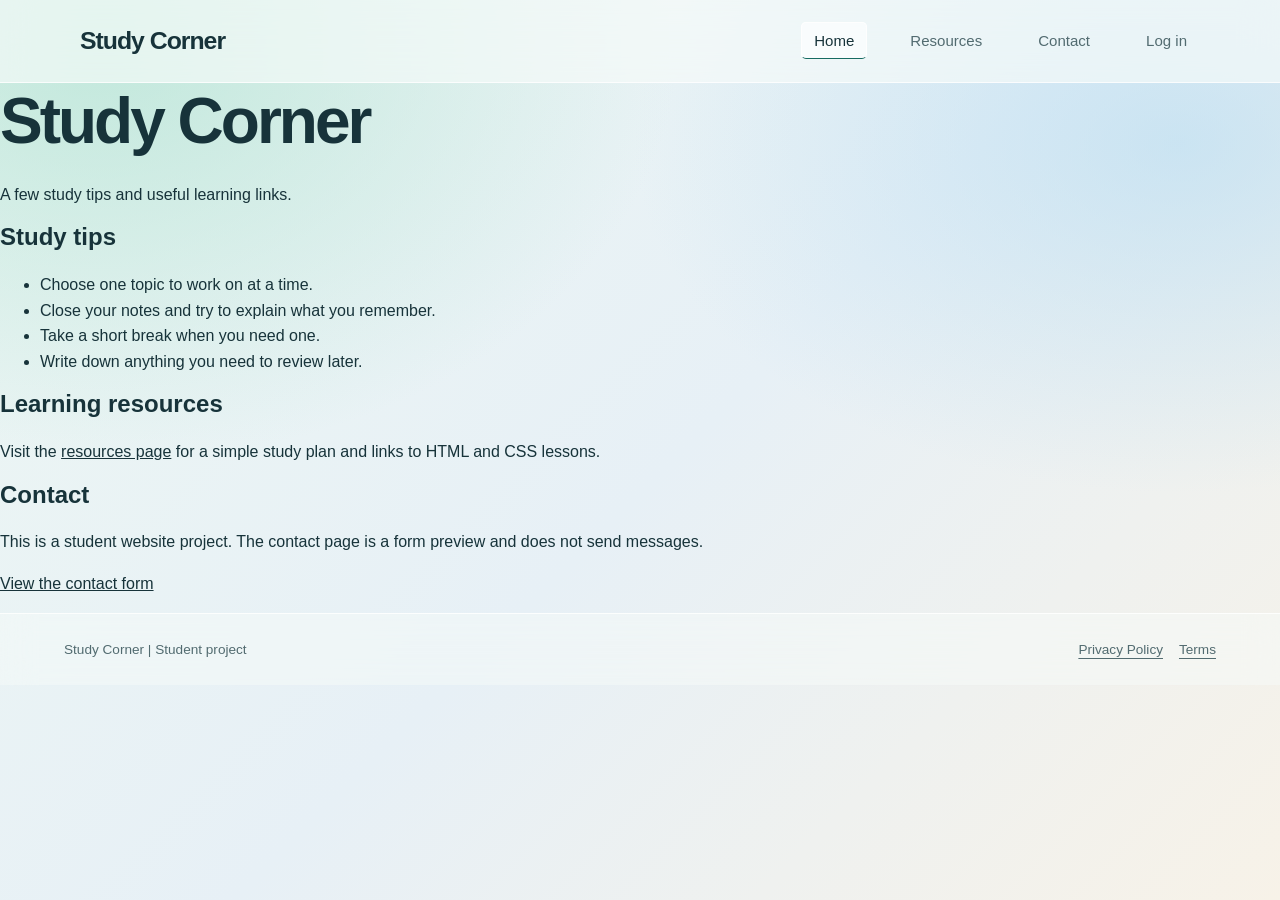
==== index.html @ 70562cad "Simplify Study Corner into a plain student website" ====
<!DOCTYPE html>
<html lang="en">
<head>
<meta charset="UTF-8">
<meta name="viewport" content="width=device-width, initial-scale=1.0">
<meta name="description" content="Study tips and learning links for students.">
<title>Study Corner</title>
<link rel="stylesheet" href="style.css">
<link rel="icon" href="favicon.svg" type="image/svg+xml">
</head>
<body>
<a class="skip-link" href="#main-content">Skip to content</a>
<header class="site-header">
<nav class="navbar" aria-label="Main navigation">
<a class="logo" href="index.html">Study Corner</a>
<ul class="nav-links">
<li><a class="active" aria-current="page" href="index.html">Home</a></li>
<li><a href="resources.html">Resources</a></li>
<li><a href="contact.html">Contact</a></li>
<li><a href="login.html">Log in</a></li>
</ul>
</nav>
</header>
<main id="main-content" class="simple-main">
<h1>Study Corner</h1>
<p>A few study tips and useful learning links.</p>
<section>
<h2>Study tips</h2>
<ul>
<li>Choose one topic to work on at a time.</li>
<li>Close your notes and try to explain what you remember.</li>
<li>Take a short break when you need one.</li>
<li>Write down anything you need to review later.</li>
</ul>
</section>
<section>
<h2>Learning resources</h2>
<p>Visit the <a href="resources.html">resources page</a> for a simple study plan and links to HTML and CSS lessons.</p>
</section>
<section>
<h2>Contact</h2>
<p>This is a student website project. The contact page is a form preview and does not send messages.</p>
<p><a href="contact.html">View the contact form</a></p>
</section>
</main>
<footer class="site-footer simple-footer">
<p>Study Corner | Student project</p>
<p class="legal-links"><a href="privacy.html">Privacy Policy</a><a href="terms.html">Terms</a></p>
</footer>
</body>
</html>
---- style.css ----
/* Basic page settings */
:root {
    --ink: #202b28;
    --muted: #66716b;
    --paper: #fbf8f1;
    --white: #ffffff;
    --green: #dce9d9;
    --green-dark: #315b49;
    --yellow: #f2c96d;
    --line: #e5e1d8;
}

* {
    box-sizing: border-box;
}

html {
    scroll-behavior: auto;
}

body {
    margin: 0;
    background: var(--paper);
    color: var(--ink);
    font-family: Arial, Helvetica, sans-serif;
    line-height: 1.6;
}

img {
    display: block;
    max-width: 100%;
}

a {
    color: inherit;
}

.site-header {
    background: var(--paper);
    border-bottom: 1px solid var(--line);
}

.navbar {
    width: min(1120px, 90%);
    min-height: 82px;
    margin: 0 auto;
    display: flex;
    align-items: center;
    justify-content: space-between;
    gap: 24px;
}

.logo {
    color: var(--ink);
    font-size: 1.55rem;
    font-weight: 800;
    letter-spacing: -1px;
    text-decoration: none;
}

.logo span {
    color: var(--green-dark);
}

.nav-links {
    display: flex;
    align-items: center;
    gap: 30px;
    margin: 0;
    padding: 0;
    list-style: none;
}

.nav-links a {
    color: var(--muted);
    font-size: 0.94rem;
    text-decoration: none;
    padding: 9px 0;
    border-bottom: 2px solid transparent;
}

.nav-links a:hover,
.nav-links a.active {
    color: var(--ink);
    border-bottom-color: var(--yellow);
}

.hero {
    width: min(1120px, 90%);
    margin: 0 auto;
    padding: 76px 0 88px;
    display: grid;
    grid-template-columns: 1.05fr 0.95fr;
    align-items: center;
    gap: 64px;
}

.eyebrow {
    margin: 0 0 14px;
    color: var(--green-dark);
    font-size: 0.76rem;
    font-weight: 800;
    letter-spacing: 2px;
    text-transform: uppercase;
}

h1,
h2,
h3,
p {
    margin-top: 0;
}

h1,
h2,
h3 {
    line-height: 1.2;
}

h1 {
    max-width: 650px;
    margin-bottom: 22px;
    font-size: clamp(2.7rem, 5vw, 4.8rem);
    letter-spacing: -3px;
}

h1 span {
    color: var(--green-dark);
}

.hero-text {
    max-width: 510px;
    margin-bottom: 28px;
    color: var(--muted);
    font-size: 1.08rem;
}

.hero-actions {
    display: flex;
    flex-wrap: wrap;
    align-items: center;
    gap: 24px;
}

.button {
    display: inline-flex;
    align-items: center;
    justify-content: center;
    gap: 12px;
    min-height: 48px;
    padding: 12px 20px;
    border: 0;
    border-radius: 4px;
    font: inherit;
    font-weight: 700;
    text-decoration: none;
    cursor: pointer;
}

.button:hover {
    text-decoration: underline;
    text-underline-offset: 4px;
}

.button-dark {
    background: var(--ink);
    color: var(--white);
}

.button-dark:hover {
    background: var(--green-dark);
}

.text-link {
    color: var(--ink);
    font-weight: 700;
    text-decoration-color: var(--yellow);
    text-decoration-thickness: 2px;
    text-underline-offset: 5px;
}

.study-board {
    min-height: 410px;
    padding: 30px;
    background: #e8e3d6;
    border: 1px solid var(--line);
    display: flex;
    flex-direction: column;
    justify-content: center;
}

.board-top {
    display: flex;
    justify-content: space-between;
    padding: 0 0 14px;
    border-bottom: 1px solid #c9c3b5;
    color: var(--green-dark);
    font-size: 0.75rem;
    font-weight: 800;
    letter-spacing: 1.5px;
}

.board-paper {
    position: relative;
    max-width: 390px;
    width: 100%;
    margin: 25px auto 0;
    padding: 34px 28px 26px;
    background: var(--white);
    border: 1px solid #d9d4c8;
    box-shadow: 8px 8px 0 #d3cdbf;
}

.paper-line {
    width: 78%;
    height: 7px;
    margin: 15px 0;
    background: #d8ded5;
}

.paper-line-long { width: 95%; }
.paper-line-short { width: 52%; }

.paper-check-row {
    display: flex;
    align-items: center;
    gap: 12px;
}

.paper-check {
    width: 15px;
    height: 15px;
    border: 2px solid var(--green-dark);
}

.board-note {
    margin-top: 28px;
    padding-top: 15px;
    border-top: 1px solid var(--line);
    color: var(--green-dark);
    font-family: Georgia, "Times New Roman", serif;
    font-size: 1.25rem;
}

.section-wrap {
    width: min(1120px, 90%);
    margin: 0 auto;
}

.welcome-section {
    padding: 42px 0 96px;
}

.section-heading {
    max-width: 650px;
    margin-bottom: 28px;
}

.section-heading h2,
.bottom-cta h2,
.contact-copy h2 {
    margin-bottom: 12px;
    font-size: clamp(1.9rem, 3vw, 2.7rem);
    letter-spacing: -1.3px;
}

.section-intro {
    max-width: 650px;
    margin-bottom: 32px;
    color: var(--muted);
}

.feature-grid,
.resource-grid {
    display: grid;
    grid-template-columns: repeat(3, minmax(0, 1fr));
    gap: 18px;
}

.feature-card,
.resource-card {
    padding: 28px;
    border: 1px solid var(--line);
    background: var(--white);
}

.feature-card-highlight {
    background: var(--green);
    border-color: var(--green);
}

.card-number {
    display: inline-block;
    margin-bottom: 25px;
    color: var(--green-dark);
    font-size: 0.75rem;
    font-weight: 800;
    letter-spacing: 1.5px;
}

.feature-card h3,
.resource-card h3 {
    margin-bottom: 12px;
    font-size: 1.25rem;
}

.feature-card p,
.resource-card p {
    margin-bottom: 0;
    color: var(--muted);
    font-size: 0.95rem;
}

.quote-band {
    background: var(--green);
}

.quote-inner {
    width: min(850px, 90%);
    margin: 0 auto;
    padding: 70px 0;
    text-align: center;
}

.quote-inner blockquote {
    margin: 0 auto 18px;
    font-family: Georgia, "Times New Roman", serif;
    font-size: clamp(1.8rem, 4vw, 3rem);
    line-height: 1.35;
    letter-spacing: -1px;
}

.quote-credit {
    margin-bottom: 0;
    color: var(--muted);
}

.bottom-cta {
    display: flex;
    align-items: center;
    justify-content: space-between;
    gap: 28px;
    padding-top: 70px;
    padding-bottom: 70px;
}

.bottom-cta h2 {
    margin-bottom: 0;
}

.site-footer {
    display: flex;
    align-items: center;
    justify-content: space-between;
    flex-wrap: wrap;
    gap: 18px;
    padding: 25px 5%;
    border-top: 1px solid var(--line);
    color: var(--muted);
    font-size: 0.85rem;
}

.site-footer p {
    margin: 0;
}

.site-footer span {
    padding: 0 5px;
    color: var(--green-dark);
}

.legal-links {
    display: flex;
    flex-wrap: wrap;
    gap: 16px;
}

.legal-links a {
    color: var(--muted);
    text-underline-offset: 4px;
}

.legal-links a:hover {
    color: var(--green-dark);
}

.legal-page {
    width: min(800px, 90%);
    margin: 0 auto;
    padding: 64px 0 80px;
}

.legal-page h1 {
    font-size: clamp(2.4rem, 5vw, 3.6rem);
}

.legal-page h2 {
    margin-top: 32px;
    margin-bottom: 10px;
    font-size: 1.35rem;
}

.legal-page p,
.legal-page li {
    color: var(--muted);
}

.legal-page a {
    text-underline-offset: 4px;
}

/* Resources page */
.page-hero {
    padding: 76px 5% 66px;
    background: var(--green);
    text-align: center;
}

.page-hero h1 {
    max-width: 800px;
    margin: 0 auto 18px;
    font-size: clamp(2.5rem, 5vw, 4rem);
}

.page-hero > p:last-child {
    max-width: 610px;
    margin: 0 auto;
    color: #52645a;
    font-size: 1.05rem;
}

.resources-layout {
    padding-top: 76px;
    padding-bottom: 80px;
}

.table-section {
    padding: 70px 0;
    background: #f1eee6;
}

.table-scroll {
    overflow-x: auto;
}

table {
    width: 100%;
    border-collapse: collapse;
    background: var(--white);
    text-align: left;
}

th,
td {
    padding: 17px 20px;
    border-bottom: 1px solid var(--line);
}

th {
    background: var(--ink);
    color: var(--white);
    font-size: 0.85rem;
    letter-spacing: 0.5px;
}

td {
    color: var(--muted);
}

tbody tr:last-child td {
    border-bottom: 0;
}

tbody tr:hover {
    background: #f8f5ed;
}

.links-section {
    padding-top: 76px;
    padding-bottom: 85px;
}

.learning-links {
    max-width: 760px;
    margin: 0;
    padding: 0;
    list-style: none;
    border-top: 1px solid var(--line);
}

.learning-links li {
    border-bottom: 1px solid var(--line);
}

.learning-links a {
    display: flex;
    justify-content: space-between;
    gap: 20px;
    padding: 18px 4px;
    color: var(--ink);
    font-weight: 700;
    text-decoration: none;
}

.learning-links a:hover {
    color: var(--green-dark);
}

.learning-links span {
    color: var(--green-dark);
}

.note-box {
    max-width: 760px;
    margin-top: 28px;
    padding: 20px 22px;
    border-left: 4px solid var(--yellow);
    background: #f8edcf;
    color: #5c5139;
}

/* Contact page and form */
.contact-hero {
    padding-bottom: 74px;
}

.contact-layout {
    display: grid;
    grid-template-columns: 0.8fr 1.2fr;
    align-items: start;
    gap: 70px;
    padding-top: 78px;
    padding-bottom: 90px;
}

.contact-copy {
    padding-top: 12px;
}

.contact-copy > p:not(.eyebrow) {
    margin-bottom: 30px;
    color: var(--muted);
}

.contact-detail {
    display: flex;
    align-items: flex-start;
    gap: 16px;
    margin-top: 26px;
}

.detail-mark {
    display: grid;
    flex: 0 0 42px;
    height: 42px;
    place-items: center;
    background: var(--green);
    color: var(--green-dark);
    font-size: 0.8rem;
    font-weight: 800;
}

.contact-detail h3 {
    margin-bottom: 5px;
    font-size: 1.05rem;
}

.contact-detail p {
    margin-bottom: 0;
    color: var(--muted);
    font-size: 0.93rem;
}

.form-card {
    padding: 34px;
    border: 1px solid var(--line);
    background: var(--white);
    box-shadow: 0 15px 45px #202b2808;
}

.form-card h2 {
    margin-bottom: 7px;
    font-size: 1.8rem;
    letter-spacing: -0.8px;
}

.form-intro,
.form-note {
    color: var(--muted);
    font-size: 0.9rem;
}

.form-intro {
    margin-bottom: 28px;
}

.form-row {
    display: grid;
    grid-template-columns: 1fr 1fr;
    gap: 16px;
}

.form-group {
    min-width: 0;
    margin: 0 0 20px;
}

.form-group label,
.form-group legend {
    display: block;
    margin-bottom: 8px;
    color: var(--ink);
    font-size: 0.9rem;
    font-weight: 700;
}

input[type="text"],
input[type="email"],
select,
textarea {
    width: 100%;
    min-height: 47px;
    padding: 12px 13px;
    border: 1px solid #d9d8d0;
    border-radius: 3px;
    background: #fffefa;
    color: var(--ink);
    font: inherit;
}

textarea {
    min-height: 130px;
    resize: vertical;
}

input:focus,
select:focus,
textarea:focus {
    outline: 2px solid var(--green-dark);
    outline-offset: 2px;
}

.radio-group {
    padding: 0;
    border: 0;
}

.radio-group legend {
    margin-bottom: 12px;
}

.radio-label,
.checkbox-label {
    display: flex;
    align-items: center;
    gap: 9px;
    margin-bottom: 10px;
    color: var(--muted);
    font-size: 0.92rem;
}

input[type="radio"],
input[type="checkbox"] {
    accent-color: var(--green-dark);
}

.checkbox-label {
    margin-bottom: 23px;
}

.form-submit {
    width: 100%;
}

.form-note {
    margin: 14px 0 0;
    text-align: center;
    font-size: 0.8rem;
}

/* Adjust the layout for phones and small screens */
@media (max-width: 800px) {
    .hero {
        grid-template-columns: 1fr;
        gap: 38px;
        padding-top: 55px;
    }

    .study-board {
        min-height: 340px;
    }

    .contact-layout {
        grid-template-columns: 1fr;
        gap: 38px;
    }

    .feature-grid,
    .resource-grid {
        grid-template-columns: 1fr;
    }

    .bottom-cta {
        align-items: flex-start;
        flex-direction: column;
    }
}

@media (max-width: 520px) {
    .navbar {
        align-items: flex-start;
        flex-direction: column;
        justify-content: center;
        gap: 10px;
        padding: 17px 0;
    }

    .nav-links {
        width: 100%;
        justify-content: space-between;
        gap: 12px;
    }

    .nav-links a {
        font-size: 0.88rem;
    }

    h1 {
        letter-spacing: -1.7px;
    }

    .hero {
        padding-bottom: 65px;
    }

    .study-board {
        min-height: 280px;
        padding: 18px;
    }

    .board-paper {
        padding: 24px 20px;
    }

    .welcome-section {
        padding-bottom: 65px;
    }

    .feature-card,
    .resource-card,
    .form-card {
        padding: 23px;
    }

    .page-hero {
        padding-top: 55px;
        padding-bottom: 52px;
    }

    .form-row {
        grid-template-columns: 1fr;
        gap: 0;
    }

    .site-footer {
        align-items: flex-start;
        flex-direction: column;
    }

    th,
    td {
        padding: 13px;
        font-size: 0.9rem;
    }
}

/* Keyboard users can jump straight to the page content. */
.skip-link {
    position: absolute;
    top: 8px;
    left: 8px;
    z-index: 10;
    padding: 10px 14px;
    transform: translateY(-160%);
    background: var(--ink);
    color: var(--white);
    text-decoration: none;
    font-weight: 700;
}

.skip-link:focus {
    transform: translateY(0);
}

a:focus-visible,
button:focus-visible {
    outline: 3px solid var(--green-dark);
    outline-offset: 4px;
}

@media (prefers-reduced-motion: reduce) {
    html {
        scroll-behavior: auto;
    }

    *,
    *::before,
    *::after {
        transition: none !important;
        animation: none !important;
    }
}


/* Glassmorphism refresh: translucent surfaces, soft colour and readable contrast. */
:root {
    --ink: #17333a; --muted: #526b70; --paper: #eaf4f1; --white: #ffffff;
    --green: #c9e9dd; --green-dark: #176b62; --yellow: #f0c875;
    --line: rgba(38, 91, 91, 0.18); --glass: rgba(255,255,255,0.58);
    --glass-strong: rgba(255,255,255,0.76); --glass-shadow: 0 18px 48px rgba(26,76,78,0.10);
}
body {
    background: radial-gradient(ellipse at 8% 5%, rgba(176,226,210,.70), transparent 36rem),
                radial-gradient(ellipse at 92% 16%, rgba(183,220,241,.62), transparent 34rem),
                linear-gradient(135deg,#edf7f3 0%,#e7f0f6 52%,#f7f2e8 100%);
    background-attachment: fixed;
}
.site-header { background:rgba(246,251,249,.66); border-bottom:1px solid rgba(255,255,255,.75); backdrop-filter:blur(18px); -webkit-backdrop-filter:blur(18px); }
.nav-links a { padding:9px 12px; border:1px solid transparent; border-radius:5px; }
.nav-links a:hover,.nav-links a.active { background:rgba(255,255,255,.58); border-color:rgba(255,255,255,.82); border-bottom-color:var(--green-dark); }
.study-board,.feature-card,.resource-card,.form-card,.reset-card,.note-box,.table-scroll,.legal-page {
    border:1px solid rgba(255,255,255,.78); background:var(--glass); box-shadow:var(--glass-shadow);
    backdrop-filter:blur(16px); -webkit-backdrop-filter:blur(16px);
}
.study-board { border-radius:18px; background:rgba(255,255,255,.34); }
.board-paper { border-radius:12px; background:rgba(255,255,255,.82); border-color:rgba(255,255,255,.95); box-shadow:8px 8px 0 rgba(78,139,126,.12); }
.button { border-radius:5px; }
.button-dark { background:#174f50; box-shadow:0 8px 20px rgba(23,79,80,.15); }
.button-dark:hover { background:#176b62; }
.feature-card,.resource-card { border-radius:14px; transition:background-color 160ms ease,border-color 160ms ease; }
.feature-card:hover,.resource-card:hover { background:rgba(255,255,255,.78); border-color:rgba(255,255,255,.98); }
.feature-card-highlight { background:rgba(201,233,221,.62); border-color:rgba(255,255,255,.8); }
.reset-section { padding-top:8px; padding-bottom:72px; }
.reset-card { max-width:850px; margin:0 auto; padding:clamp(24px,5vw,46px); border-radius:16px; }
.reset-card h2 { margin-bottom:12px; font-size:clamp(1.8rem,3vw,2.5rem); }
.reset-card>p:last-child { max-width:690px; margin-bottom:0; color:var(--muted); }
.quote-band { background:transparent; }
.page-hero { background:rgba(199,231,221,.50); border-top:1px solid rgba(255,255,255,.45); border-bottom:1px solid rgba(255,255,255,.75); backdrop-filter:blur(16px); -webkit-backdrop-filter:blur(16px); }
.table-section { background:rgba(255,255,255,.22); }
.table-scroll { overflow:auto; border-radius:12px; }
table { background:rgba(255,255,255,.56); }
th { background:rgba(23,79,80,.94); }
tbody tr:hover { background:rgba(201,233,221,.46); }
.note-box { border-left:4px solid #d6a847; border-radius:0 10px 10px 0; background:rgba(255,246,219,.68); color:#554b34; }
.form-card { border-radius:16px; box-shadow:0 20px 55px rgba(26,76,78,.12); }
input[type="text"],input[type="email"],input[type="password"],select,textarea { border:1px solid rgba(44,96,97,.24); border-radius:7px; background:rgba(255,255,255,.70); }
input:focus,select:focus,textarea:focus { outline-color:#176b62; background:rgba(255,255,255,.94); }
.site-footer { background:rgba(247,251,249,.48); border-top:1px solid rgba(255,255,255,.82); backdrop-filter:blur(16px); -webkit-backdrop-filter:blur(16px); }
.legal-page { margin-top:46px; margin-bottom:60px; padding:clamp(24px,5vw,56px); border-radius:16px; }
.login-layout { width:min(1040px,90%); min-height:70vh; margin:0 auto; padding:64px 0 80px; display:grid; grid-template-columns:1fr minmax(300px,440px); align-items:center; gap:clamp(28px,6vw,80px); }
.login-intro h1 { font-size:clamp(2.5rem,5vw,4rem); }
.login-intro>p:last-child { max-width:500px; color:var(--muted); font-size:1.05rem; }
.login-card { padding:clamp(24px,4vw,38px); border:1px solid rgba(255,255,255,.85); border-radius:18px; background:rgba(255,255,255,.62); box-shadow:0 24px 70px rgba(26,76,78,.15); backdrop-filter:blur(22px); -webkit-backdrop-filter:blur(22px); }
.login-card h2 { margin-bottom:8px; font-size:1.8rem; }
.login-card>p { color:var(--muted); font-size:.93rem; }
.login-card .form-group { margin-top:20px; }
.login-card .button { width:100%; margin-top:8px; }
.login-notice { display:none; margin-top:18px; padding:13px 15px; border:1px solid rgba(23,107,98,.20); border-radius:8px; background:rgba(201,233,221,.60); color:#174f50; font-size:.9rem; }
.login-notice.is-visible { display:block; }
.login-demo-warning { margin-top:16px; padding:12px 14px; border-left:3px solid #d6a847; background:rgba(255,246,219,.68); color:#554b34; font-size:.82rem; }
.login-back-link { display:inline-block; margin-top:20px; color:var(--green-dark); font-weight:700; text-underline-offset:4px; }
@media(max-width:800px) { .login-layout { min-height:auto; grid-template-columns:1fr; padding-top:48px; } .login-intro h1 { max-width:650px; } }
@media(max-width:520px) { .legal-page { margin-top:24px; margin-bottom:30px; } .reset-section { padding-bottom:55px; } }
@media(prefers-reduced-motion:reduce) { .feature-card,.resource-card { transition:none; } }
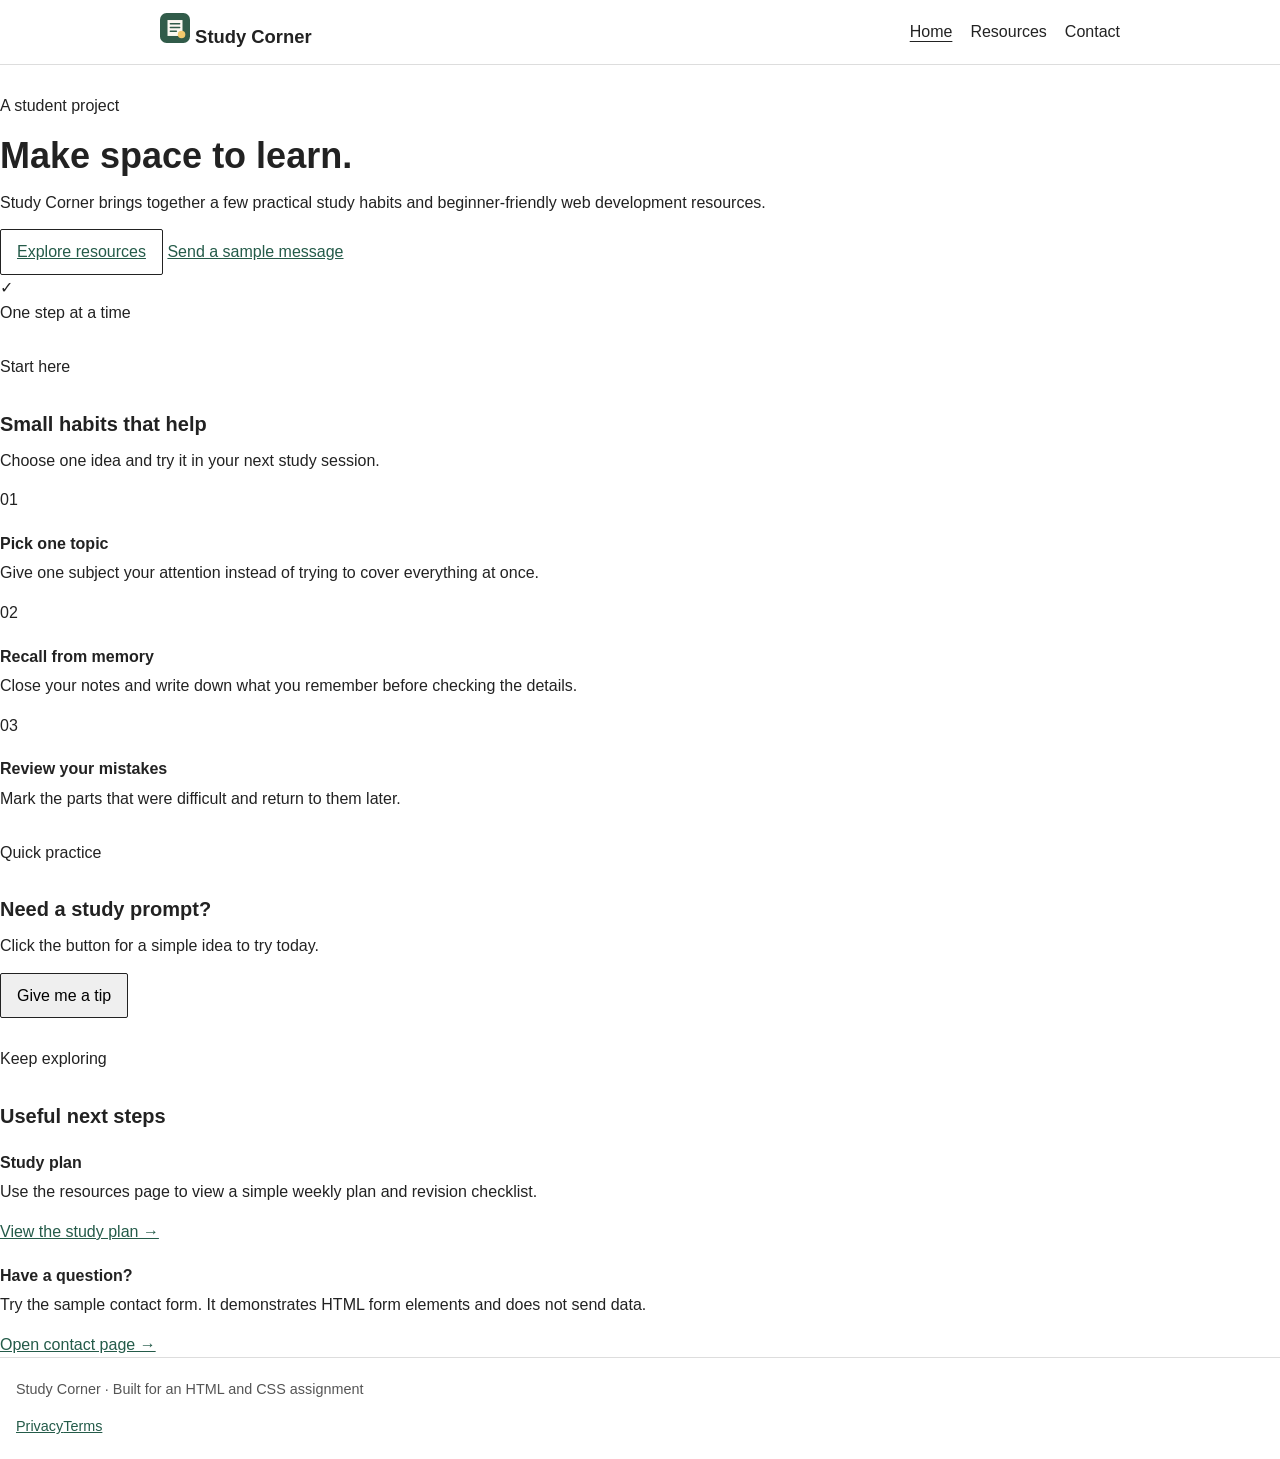
==== commit 7701aff2: "Add glassmorphism design and demonstrate HTML/CSS assignment topics" ====
--- a/index.html
+++ b/index.html
@@ -1,51 +1,111 @@
 <!DOCTYPE html>
 <html lang="en">
 <head>
-<meta charset="UTF-8">
-<meta name="viewport" content="width=device-width, initial-scale=1.0">
-<meta name="description" content="Study tips and learning links for students.">
-<title>Study Corner</title>
-<link rel="stylesheet" href="style.css">
-<link rel="icon" href="favicon.svg" type="image/svg+xml">
+  <meta charset="UTF-8">
+  <meta name="viewport" content="width=device-width, initial-scale=1.0">
+  <meta name="description" content="Study Corner is a student-made website with study tips and learning resources.">
+  <title>Study Corner | Home</title>
+  <link rel="stylesheet" href="style.css">
+  <link rel="icon" href="favicon.svg" type="image/svg+xml">
 </head>
 <body>
-<a class="skip-link" href="#main-content">Skip to content</a>
-<header class="site-header">
-<nav class="navbar" aria-label="Main navigation">
-<a class="logo" href="index.html">Study Corner</a>
-<ul class="nav-links">
-<li><a class="active" aria-current="page" href="index.html">Home</a></li>
-<li><a href="resources.html">Resources</a></li>
-<li><a href="contact.html">Contact</a></li>
-<li><a href="login.html">Log in</a></li>
-</ul>
-</nav>
-</header>
-<main id="main-content" class="simple-main">
-<h1>Study Corner</h1>
-<p>A few study tips and useful learning links.</p>
-<section>
-<h2>Study tips</h2>
-<ul>
-<li>Choose one topic to work on at a time.</li>
-<li>Close your notes and try to explain what you remember.</li>
-<li>Take a short break when you need one.</li>
-<li>Write down anything you need to review later.</li>
-</ul>
-</section>
-<section>
-<h2>Learning resources</h2>
-<p>Visit the <a href="resources.html">resources page</a> for a simple study plan and links to HTML and CSS lessons.</p>
-</section>
-<section>
-<h2>Contact</h2>
-<p>This is a student website project. The contact page is a form preview and does not send messages.</p>
-<p><a href="contact.html">View the contact form</a></p>
-</section>
-</main>
-<footer class="site-footer simple-footer">
-<p>Study Corner | Student project</p>
-<p class="legal-links"><a href="privacy.html">Privacy Policy</a><a href="terms.html">Terms</a></p>
-</footer>
+  <!-- Main navigation links the three assignment pages together. -->
+  <header class="site-header">
+    <nav class="navbar" aria-label="Main navigation">
+      <a class="logo" href="index.html"><img src="favicon.svg" alt="" width="30" height="30"> Study Corner</a>
+      <ul class="nav-links">
+        <li><a class="active" aria-current="page" href="index.html">Home</a></li>
+        <li><a href="resources.html">Resources</a></li>
+        <li><a href="contact.html">Contact</a></li>
+      </ul>
+    </nav>
+  </header>
+
+  <main id="main-content" class="page-wrap">
+    <section class="hero glass-panel">
+      <div class="hero-copy">
+        <p class="eyebrow">A student project</p>
+        <h1>Make space to learn.</h1>
+        <p>Study Corner brings together a few practical study habits and beginner-friendly web development resources.</p>
+        <div class="hero-actions">
+          <a class="button button-primary" href="resources.html">Explore resources</a>
+          <a class="text-link" href="contact.html">Send a sample message</a>
+        </div>
+      </div>
+      <div class="hero-art" aria-label="Study notebook illustration" role="img">
+        <div class="art-sheet"><span></span><span></span><span></span><span></span><div class="art-check">✓</div></div>
+        <div class="art-note">One step at a time</div>
+      </div>
+    </section>
+
+    <section class="section-block">
+      <div class="section-heading">
+        <div><p class="eyebrow">Start here</p><h2>Small habits that help</h2></div>
+        <p>Choose one idea and try it in your next study session.</p>
+      </div>
+      <div class="three-columns">
+        <article class="glass-panel info-panel">
+          <span class="number">01</span>
+          <h3>Pick one topic</h3>
+          <p>Give one subject your attention instead of trying to cover everything at once.</p>
+        </article>
+        <article class="glass-panel info-panel">
+          <span class="number">02</span>
+          <h3>Recall from memory</h3>
+          <p>Close your notes and write down what you remember before checking the details.</p>
+        </article>
+        <article class="glass-panel info-panel">
+          <span class="number">03</span>
+          <h3>Review your mistakes</h3>
+          <p>Mark the parts that were difficult and return to them later.</p>
+        </article>
+      </div>
+    </section>
+
+    <section class="practice-panel glass-panel" id="quick-practice">
+      <div>
+        <p class="eyebrow">Quick practice</p>
+        <h2>Need a study prompt?</h2>
+        <p id="study-prompt">Click the button for a simple idea to try today.</p>
+      </div>
+      <button class="button button-primary" id="prompt-button" type="button">Give me a tip</button>
+    </section>
+
+    <section class="section-block">
+      <div class="section-heading">
+        <div><p class="eyebrow">Keep exploring</p><h2>Useful next steps</h2></div>
+      </div>
+      <div class="two-columns">
+        <div class="glass-panel info-panel">
+          <h3>Study plan</h3>
+          <p>Use the resources page to view a simple weekly plan and revision checklist.</p>
+          <a class="text-link" href="resources.html">View the study plan →</a>
+        </div>
+        <div class="glass-panel info-panel">
+          <h3>Have a question?</h3>
+          <p>Try the sample contact form. It demonstrates HTML form elements and does not send data.</p>
+          <a class="text-link" href="contact.html">Open contact page →</a>
+        </div>
+      </div>
+    </section>
+  </main>
+
+  <footer class="site-footer">
+    <p>Study Corner · Built for an HTML and CSS assignment</p>
+    <div class="footer-links"><a href="privacy.html">Privacy</a><a href="terms.html">Terms</a></div>
+  </footer>
+  <script>
+    // A small button interaction for practising HTML buttons and IDs.
+    const prompts = [
+      "Explain one concept aloud without looking at your notes.",
+      "Write three questions about today's lesson and answer them.",
+      "Review one mistake and explain how to avoid it next time."
+    ];
+    let promptIndex = 0;
+    document.getElementById("prompt-button").addEventListener("click", function () {
+      document.getElementById("study-prompt").textContent = prompts[promptIndex];
+      promptIndex = (promptIndex + 1) % prompts.length;
+    });
+  </script>
 </body>
 </html>
--- a/style.css
+++ b/style.css
@@ -1,874 +1,67 @@
-/* Basic page settings */
+/* Simple, readable styles for Study Corner */
 :root {
-    --ink: #202b28;
-    --muted: #66716b;
-    --paper: #fbf8f1;
-    --white: #ffffff;
-    --green: #dce9d9;
-    --green-dark: #315b49;
-    --yellow: #f2c96d;
-    --line: #e5e1d8;
+  --ink: #222;
+  --muted: #555;
+  --line: #ddd;
+  --paper: #fff;
+  --link: #245b49;
 }
-
-* {
-    box-sizing: border-box;
+* { box-sizing: border-box; }
+html { scroll-behavior: auto; }
+body {
+  margin: 0;
+  background: var(--paper);
+  color: var(--ink);
+  font: 16px/1.6 Arial, Helvetica, sans-serif;
 }
-
-html {
-    scroll-behavior: auto;
+a { color: var(--link); }
+a:focus-visible, button:focus-visible, input:focus-visible, textarea:focus-visible {
+  outline: 2px solid #245b49;
+  outline-offset: 3px;
 }
-
-body {
-    margin: 0;
-    background: var(--paper);
-    color: var(--ink);
-    font-family: Arial, Helvetica, sans-serif;
-    line-height: 1.6;
+.site-header { border-bottom: 1px solid var(--line); background: #fff; }
+.navbar {
+  width: min(100% - 32px, 960px);
+  min-height: 64px;
+  margin: 0 auto;
+  display: flex;
+  align-items: center;
+  justify-content: space-between;
+  gap: 20px;
 }
-
-img {
-    display: block;
-    max-width: 100%;
+.logo { color: var(--ink); font-size: 1.15rem; font-weight: 700; text-decoration: none; }
+.nav-links { display: flex; flex-wrap: wrap; gap: 18px; margin: 0; padding: 0; list-style: none; }
+.nav-links a { color: var(--ink); text-decoration: none; }
+.nav-links a:hover, .nav-links a.active { text-decoration: underline; text-underline-offset: 4px; }
+.simple-main { width: min(100% - 32px, 760px); min-height: 65vh; margin: 36px auto 64px; }
+h1 { margin: 0 0 12px; font-size: clamp(1.8rem, 4vw, 2.25rem); line-height: 1.25; }
+h2 { margin: 28px 0 8px; font-size: 1.25rem; }
+h3 { margin: 18px 0 4px; font-size: 1rem; }
+p { margin: 0 0 14px; }
+ul { padding-left: 22px; }
+li { margin: 4px 0; }
+section { margin-top: 28px; }
+table { width: 100%; border-collapse: collapse; margin-top: 12px; }
+th, td { padding: 10px 12px; border: 1px solid var(--line); text-align: left; }
+th { background: #f5f5f5; }
+.simple-form { display: grid; gap: 8px; max-width: 480px; margin-top: 24px; }
+.simple-form label { font-weight: 600; }
+.simple-form input, .simple-form textarea {
+  width: 100%; padding: 10px; border: 1px solid #aaa; border-radius: 2px;
+  background: #fff; color: var(--ink); font: inherit; margin-bottom: 8px;
 }
-
-a {
-    color: inherit;
+.button { display: inline-block; width: fit-content; padding: 9px 16px; border: 1px solid #222; border-radius: 2px; font: inherit; cursor: pointer; }
+.button-dark { background: #222; color: #fff; }
+.button-dark:hover { background: #444; }
+.site-footer { border-top: 1px solid var(--line); padding: 20px 16px; color: var(--muted); font-size: .9rem; }
+.simple-footer { display: flex; justify-content: space-between; align-items: center; flex-wrap: wrap; gap: 12px; }
+.simple-footer p { margin: 0; }
+.legal-links { display: flex; gap: 14px; }
+.skip-link { position: absolute; left: 8px; top: 8px; transform: translateY(-160%); padding: 8px; background: #fff; border: 1px solid #222; }
+.skip-link:focus { transform: translateY(0); }
+@media (max-width: 600px) {
+  .navbar { align-items: flex-start; flex-direction: column; padding: 14px 0; gap: 8px; }
+  .nav-links { gap: 14px; }
+  .simple-footer { align-items: flex-start; flex-direction: column; }
 }
-
-.site-header {
-    background: var(--paper);
-    border-bottom: 1px solid var(--line);
-}
-
-.navbar {
-    width: min(1120px, 90%);
-    min-height: 82px;
-    margin: 0 auto;
-    display: flex;
-    align-items: center;
-    justify-content: space-between;
-    gap: 24px;
-}
-
-.logo {
-    color: var(--ink);
-    font-size: 1.55rem;
-    font-weight: 800;
-    letter-spacing: -1px;
-    text-decoration: none;
-}
-
-.logo span {
-    color: var(--green-dark);
-}
-
-.nav-links {
-    display: flex;
-    align-items: center;
-    gap: 30px;
-    margin: 0;
-    padding: 0;
-    list-style: none;
-}
-
-.nav-links a {
-    color: var(--muted);
-    font-size: 0.94rem;
-    text-decoration: none;
-    padding: 9px 0;
-    border-bottom: 2px solid transparent;
-}
-
-.nav-links a:hover,
-.nav-links a.active {
-    color: var(--ink);
-    border-bottom-color: var(--yellow);
-}
-
-.hero {
-    width: min(1120px, 90%);
-    margin: 0 auto;
-    padding: 76px 0 88px;
-    display: grid;
-    grid-template-columns: 1.05fr 0.95fr;
-    align-items: center;
-    gap: 64px;
-}
-
-.eyebrow {
-    margin: 0 0 14px;
-    color: var(--green-dark);
-    font-size: 0.76rem;
-    font-weight: 800;
-    letter-spacing: 2px;
-    text-transform: uppercase;
-}
-
-h1,
-h2,
-h3,
-p {
-    margin-top: 0;
-}
-
-h1,
-h2,
-h3 {
-    line-height: 1.2;
-}
-
-h1 {
-    max-width: 650px;
-    margin-bottom: 22px;
-    font-size: clamp(2.7rem, 5vw, 4.8rem);
-    letter-spacing: -3px;
-}
-
-h1 span {
-    color: var(--green-dark);
-}
-
-.hero-text {
-    max-width: 510px;
-    margin-bottom: 28px;
-    color: var(--muted);
-    font-size: 1.08rem;
-}
-
-.hero-actions {
-    display: flex;
-    flex-wrap: wrap;
-    align-items: center;
-    gap: 24px;
-}
-
-.button {
-    display: inline-flex;
-    align-items: center;
-    justify-content: center;
-    gap: 12px;
-    min-height: 48px;
-    padding: 12px 20px;
-    border: 0;
-    border-radius: 4px;
-    font: inherit;
-    font-weight: 700;
-    text-decoration: none;
-    cursor: pointer;
-}
-
-.button:hover {
-    text-decoration: underline;
-    text-underline-offset: 4px;
-}
-
-.button-dark {
-    background: var(--ink);
-    color: var(--white);
-}
-
-.button-dark:hover {
-    background: var(--green-dark);
-}
-
-.text-link {
-    color: var(--ink);
-    font-weight: 700;
-    text-decoration-color: var(--yellow);
-    text-decoration-thickness: 2px;
-    text-underline-offset: 5px;
-}
-
-.study-board {
-    min-height: 410px;
-    padding: 30px;
-    background: #e8e3d6;
-    border: 1px solid var(--line);
-    display: flex;
-    flex-direction: column;
-    justify-content: center;
-}
-
-.board-top {
-    display: flex;
-    justify-content: space-between;
-    padding: 0 0 14px;
-    border-bottom: 1px solid #c9c3b5;
-    color: var(--green-dark);
-    font-size: 0.75rem;
-    font-weight: 800;
-    letter-spacing: 1.5px;
-}
-
-.board-paper {
-    position: relative;
-    max-width: 390px;
-    width: 100%;
-    margin: 25px auto 0;
-    padding: 34px 28px 26px;
-    background: var(--white);
-    border: 1px solid #d9d4c8;
-    box-shadow: 8px 8px 0 #d3cdbf;
-}
-
-.paper-line {
-    width: 78%;
-    height: 7px;
-    margin: 15px 0;
-    background: #d8ded5;
-}
-
-.paper-line-long { width: 95%; }
-.paper-line-short { width: 52%; }
-
-.paper-check-row {
-    display: flex;
-    align-items: center;
-    gap: 12px;
-}
-
-.paper-check {
-    width: 15px;
-    height: 15px;
-    border: 2px solid var(--green-dark);
-}
-
-.board-note {
-    margin-top: 28px;
-    padding-top: 15px;
-    border-top: 1px solid var(--line);
-    color: var(--green-dark);
-    font-family: Georgia, "Times New Roman", serif;
-    font-size: 1.25rem;
-}
-
-.section-wrap {
-    width: min(1120px, 90%);
-    margin: 0 auto;
-}
-
-.welcome-section {
-    padding: 42px 0 96px;
-}
-
-.section-heading {
-    max-width: 650px;
-    margin-bottom: 28px;
-}
-
-.section-heading h2,
-.bottom-cta h2,
-.contact-copy h2 {
-    margin-bottom: 12px;
-    font-size: clamp(1.9rem, 3vw, 2.7rem);
-    letter-spacing: -1.3px;
-}
-
-.section-intro {
-    max-width: 650px;
-    margin-bottom: 32px;
-    color: var(--muted);
-}
-
-.feature-grid,
-.resource-grid {
-    display: grid;
-    grid-template-columns: repeat(3, minmax(0, 1fr));
-    gap: 18px;
-}
-
-.feature-card,
-.resource-card {
-    padding: 28px;
-    border: 1px solid var(--line);
-    background: var(--white);
-}
-
-.feature-card-highlight {
-    background: var(--green);
-    border-color: var(--green);
-}
-
-.card-number {
-    display: inline-block;
-    margin-bottom: 25px;
-    color: var(--green-dark);
-    font-size: 0.75rem;
-    font-weight: 800;
-    letter-spacing: 1.5px;
-}
-
-.feature-card h3,
-.resource-card h3 {
-    margin-bottom: 12px;
-    font-size: 1.25rem;
-}
-
-.feature-card p,
-.resource-card p {
-    margin-bottom: 0;
-    color: var(--muted);
-    font-size: 0.95rem;
-}
-
-.quote-band {
-    background: var(--green);
-}
-
-.quote-inner {
-    width: min(850px, 90%);
-    margin: 0 auto;
-    padding: 70px 0;
-    text-align: center;
-}
-
-.quote-inner blockquote {
-    margin: 0 auto 18px;
-    font-family: Georgia, "Times New Roman", serif;
-    font-size: clamp(1.8rem, 4vw, 3rem);
-    line-height: 1.35;
-    letter-spacing: -1px;
-}
-
-.quote-credit {
-    margin-bottom: 0;
-    color: var(--muted);
-}
-
-.bottom-cta {
-    display: flex;
-    align-items: center;
-    justify-content: space-between;
-    gap: 28px;
-    padding-top: 70px;
-    padding-bottom: 70px;
-}
-
-.bottom-cta h2 {
-    margin-bottom: 0;
-}
-
-.site-footer {
-    display: flex;
-    align-items: center;
-    justify-content: space-between;
-    flex-wrap: wrap;
-    gap: 18px;
-    padding: 25px 5%;
-    border-top: 1px solid var(--line);
-    color: var(--muted);
-    font-size: 0.85rem;
-}
-
-.site-footer p {
-    margin: 0;
-}
-
-.site-footer span {
-    padding: 0 5px;
-    color: var(--green-dark);
-}
-
-.legal-links {
-    display: flex;
-    flex-wrap: wrap;
-    gap: 16px;
-}
-
-.legal-links a {
-    color: var(--muted);
-    text-underline-offset: 4px;
-}
-
-.legal-links a:hover {
-    color: var(--green-dark);
-}
-
-.legal-page {
-    width: min(800px, 90%);
-    margin: 0 auto;
-    padding: 64px 0 80px;
-}
-
-.legal-page h1 {
-    font-size: clamp(2.4rem, 5vw, 3.6rem);
-}
-
-.legal-page h2 {
-    margin-top: 32px;
-    margin-bottom: 10px;
-    font-size: 1.35rem;
-}
-
-.legal-page p,
-.legal-page li {
-    color: var(--muted);
-}
-
-.legal-page a {
-    text-underline-offset: 4px;
-}
-
-/* Resources page */
-.page-hero {
-    padding: 76px 5% 66px;
-    background: var(--green);
-    text-align: center;
-}
-
-.page-hero h1 {
-    max-width: 800px;
-    margin: 0 auto 18px;
-    font-size: clamp(2.5rem, 5vw, 4rem);
-}
-
-.page-hero > p:last-child {
-    max-width: 610px;
-    margin: 0 auto;
-    color: #52645a;
-    font-size: 1.05rem;
-}
-
-.resources-layout {
-    padding-top: 76px;
-    padding-bottom: 80px;
-}
-
-.table-section {
-    padding: 70px 0;
-    background: #f1eee6;
-}
-
-.table-scroll {
-    overflow-x: auto;
-}
-
-table {
-    width: 100%;
-    border-collapse: collapse;
-    background: var(--white);
-    text-align: left;
-}
-
-th,
-td {
-    padding: 17px 20px;
-    border-bottom: 1px solid var(--line);
-}
-
-th {
-    background: var(--ink);
-    color: var(--white);
-    font-size: 0.85rem;
-    letter-spacing: 0.5px;
-}
-
-td {
-    color: var(--muted);
-}
-
-tbody tr:last-child td {
-    border-bottom: 0;
-}
-
-tbody tr:hover {
-    background: #f8f5ed;
-}
-
-.links-section {
-    padding-top: 76px;
-    padding-bottom: 85px;
-}
-
-.learning-links {
-    max-width: 760px;
-    margin: 0;
-    padding: 0;
-    list-style: none;
-    border-top: 1px solid var(--line);
-}
-
-.learning-links li {
-    border-bottom: 1px solid var(--line);
-}
-
-.learning-links a {
-    display: flex;
-    justify-content: space-between;
-    gap: 20px;
-    padding: 18px 4px;
-    color: var(--ink);
-    font-weight: 700;
-    text-decoration: none;
-}
-
-.learning-links a:hover {
-    color: var(--green-dark);
-}
-
-.learning-links span {
-    color: var(--green-dark);
-}
-
-.note-box {
-    max-width: 760px;
-    margin-top: 28px;
-    padding: 20px 22px;
-    border-left: 4px solid var(--yellow);
-    background: #f8edcf;
-    color: #5c5139;
-}
-
-/* Contact page and form */
-.contact-hero {
-    padding-bottom: 74px;
-}
-
-.contact-layout {
-    display: grid;
-    grid-template-columns: 0.8fr 1.2fr;
-    align-items: start;
-    gap: 70px;
-    padding-top: 78px;
-    padding-bottom: 90px;
-}
-
-.contact-copy {
-    padding-top: 12px;
-}
-
-.contact-copy > p:not(.eyebrow) {
-    margin-bottom: 30px;
-    color: var(--muted);
-}
-
-.contact-detail {
-    display: flex;
-    align-items: flex-start;
-    gap: 16px;
-    margin-top: 26px;
-}
-
-.detail-mark {
-    display: grid;
-    flex: 0 0 42px;
-    height: 42px;
-    place-items: center;
-    background: var(--green);
-    color: var(--green-dark);
-    font-size: 0.8rem;
-    font-weight: 800;
-}
-
-.contact-detail h3 {
-    margin-bottom: 5px;
-    font-size: 1.05rem;
-}
-
-.contact-detail p {
-    margin-bottom: 0;
-    color: var(--muted);
-    font-size: 0.93rem;
-}
-
-.form-card {
-    padding: 34px;
-    border: 1px solid var(--line);
-    background: var(--white);
-    box-shadow: 0 15px 45px #202b2808;
-}
-
-.form-card h2 {
-    margin-bottom: 7px;
-    font-size: 1.8rem;
-    letter-spacing: -0.8px;
-}
-
-.form-intro,
-.form-note {
-    color: var(--muted);
-    font-size: 0.9rem;
-}
-
-.form-intro {
-    margin-bottom: 28px;
-}
-
-.form-row {
-    display: grid;
-    grid-template-columns: 1fr 1fr;
-    gap: 16px;
-}
-
-.form-group {
-    min-width: 0;
-    margin: 0 0 20px;
-}
-
-.form-group label,
-.form-group legend {
-    display: block;
-    margin-bottom: 8px;
-    color: var(--ink);
-    font-size: 0.9rem;
-    font-weight: 700;
-}
-
-input[type="text"],
-input[type="email"],
-select,
-textarea {
-    width: 100%;
-    min-height: 47px;
-    padding: 12px 13px;
-    border: 1px solid #d9d8d0;
-    border-radius: 3px;
-    background: #fffefa;
-    color: var(--ink);
-    font: inherit;
-}
-
-textarea {
-    min-height: 130px;
-    resize: vertical;
-}
-
-input:focus,
-select:focus,
-textarea:focus {
-    outline: 2px solid var(--green-dark);
-    outline-offset: 2px;
-}
-
-.radio-group {
-    padding: 0;
-    border: 0;
-}
-
-.radio-group legend {
-    margin-bottom: 12px;
-}
-
-.radio-label,
-.checkbox-label {
-    display: flex;
-    align-items: center;
-    gap: 9px;
-    margin-bottom: 10px;
-    color: var(--muted);
-    font-size: 0.92rem;
-}
-
-input[type="radio"],
-input[type="checkbox"] {
-    accent-color: var(--green-dark);
-}
-
-.checkbox-label {
-    margin-bottom: 23px;
-}
-
-.form-submit {
-    width: 100%;
-}
-
-.form-note {
-    margin: 14px 0 0;
-    text-align: center;
-    font-size: 0.8rem;
-}
-
-/* Adjust the layout for phones and small screens */
-@media (max-width: 800px) {
-    .hero {
-        grid-template-columns: 1fr;
-        gap: 38px;
-        padding-top: 55px;
-    }
-
-    .study-board {
-        min-height: 340px;
-    }
-
-    .contact-layout {
-        grid-template-columns: 1fr;
-        gap: 38px;
-    }
-
-    .feature-grid,
-    .resource-grid {
-        grid-template-columns: 1fr;
-    }
-
-    .bottom-cta {
-        align-items: flex-start;
-        flex-direction: column;
-    }
-}
-
-@media (max-width: 520px) {
-    .navbar {
-        align-items: flex-start;
-        flex-direction: column;
-        justify-content: center;
-        gap: 10px;
-        padding: 17px 0;
-    }
-
-    .nav-links {
-        width: 100%;
-        justify-content: space-between;
-        gap: 12px;
-    }
-
-    .nav-links a {
-        font-size: 0.88rem;
-    }
-
-    h1 {
-        letter-spacing: -1.7px;
-    }
-
-    .hero {
-        padding-bottom: 65px;
-    }
-
-    .study-board {
-        min-height: 280px;
-        padding: 18px;
-    }
-
-    .board-paper {
-        padding: 24px 20px;
-    }
-
-    .welcome-section {
-        padding-bottom: 65px;
-    }
-
-    .feature-card,
-    .resource-card,
-    .form-card {
-        padding: 23px;
-    }
-
-    .page-hero {
-        padding-top: 55px;
-        padding-bottom: 52px;
-    }
-
-    .form-row {
-        grid-template-columns: 1fr;
-        gap: 0;
-    }
-
-    .site-footer {
-        align-items: flex-start;
-        flex-direction: column;
-    }
-
-    th,
-    td {
-        padding: 13px;
-        font-size: 0.9rem;
-    }
-}
-
-/* Keyboard users can jump straight to the page content. */
-.skip-link {
-    position: absolute;
-    top: 8px;
-    left: 8px;
-    z-index: 10;
-    padding: 10px 14px;
-    transform: translateY(-160%);
-    background: var(--ink);
-    color: var(--white);
-    text-decoration: none;
-    font-weight: 700;
-}
-
-.skip-link:focus {
-    transform: translateY(0);
-}
-
-a:focus-visible,
-button:focus-visible {
-    outline: 3px solid var(--green-dark);
-    outline-offset: 4px;
-}
-
-@media (prefers-reduced-motion: reduce) {
-    html {
-        scroll-behavior: auto;
-    }
-
-    *,
-    *::before,
-    *::after {
-        transition: none !important;
-        animation: none !important;
-    }
-}
-
-
-/* Glassmorphism refresh: translucent surfaces, soft colour and readable contrast. */
-:root {
-    --ink: #17333a; --muted: #526b70; --paper: #eaf4f1; --white: #ffffff;
-    --green: #c9e9dd; --green-dark: #176b62; --yellow: #f0c875;
-    --line: rgba(38, 91, 91, 0.18); --glass: rgba(255,255,255,0.58);
-    --glass-strong: rgba(255,255,255,0.76); --glass-shadow: 0 18px 48px rgba(26,76,78,0.10);
-}
-body {
-    background: radial-gradient(ellipse at 8% 5%, rgba(176,226,210,.70), transparent 36rem),
-                radial-gradient(ellipse at 92% 16%, rgba(183,220,241,.62), transparent 34rem),
-                linear-gradient(135deg,#edf7f3 0%,#e7f0f6 52%,#f7f2e8 100%);
-    background-attachment: fixed;
-}
-.site-header { background:rgba(246,251,249,.66); border-bottom:1px solid rgba(255,255,255,.75); backdrop-filter:blur(18px); -webkit-backdrop-filter:blur(18px); }
-.nav-links a { padding:9px 12px; border:1px solid transparent; border-radius:5px; }
-.nav-links a:hover,.nav-links a.active { background:rgba(255,255,255,.58); border-color:rgba(255,255,255,.82); border-bottom-color:var(--green-dark); }
-.study-board,.feature-card,.resource-card,.form-card,.reset-card,.note-box,.table-scroll,.legal-page {
-    border:1px solid rgba(255,255,255,.78); background:var(--glass); box-shadow:var(--glass-shadow);
-    backdrop-filter:blur(16px); -webkit-backdrop-filter:blur(16px);
-}
-.study-board { border-radius:18px; background:rgba(255,255,255,.34); }
-.board-paper { border-radius:12px; background:rgba(255,255,255,.82); border-color:rgba(255,255,255,.95); box-shadow:8px 8px 0 rgba(78,139,126,.12); }
-.button { border-radius:5px; }
-.button-dark { background:#174f50; box-shadow:0 8px 20px rgba(23,79,80,.15); }
-.button-dark:hover { background:#176b62; }
-.feature-card,.resource-card { border-radius:14px; transition:background-color 160ms ease,border-color 160ms ease; }
-.feature-card:hover,.resource-card:hover { background:rgba(255,255,255,.78); border-color:rgba(255,255,255,.98); }
-.feature-card-highlight { background:rgba(201,233,221,.62); border-color:rgba(255,255,255,.8); }
-.reset-section { padding-top:8px; padding-bottom:72px; }
-.reset-card { max-width:850px; margin:0 auto; padding:clamp(24px,5vw,46px); border-radius:16px; }
-.reset-card h2 { margin-bottom:12px; font-size:clamp(1.8rem,3vw,2.5rem); }
-.reset-card>p:last-child { max-width:690px; margin-bottom:0; color:var(--muted); }
-.quote-band { background:transparent; }
-.page-hero { background:rgba(199,231,221,.50); border-top:1px solid rgba(255,255,255,.45); border-bottom:1px solid rgba(255,255,255,.75); backdrop-filter:blur(16px); -webkit-backdrop-filter:blur(16px); }
-.table-section { background:rgba(255,255,255,.22); }
-.table-scroll { overflow:auto; border-radius:12px; }
-table { background:rgba(255,255,255,.56); }
-th { background:rgba(23,79,80,.94); }
-tbody tr:hover { background:rgba(201,233,221,.46); }
-.note-box { border-left:4px solid #d6a847; border-radius:0 10px 10px 0; background:rgba(255,246,219,.68); color:#554b34; }
-.form-card { border-radius:16px; box-shadow:0 20px 55px rgba(26,76,78,.12); }
-input[type="text"],input[type="email"],input[type="password"],select,textarea { border:1px solid rgba(44,96,97,.24); border-radius:7px; background:rgba(255,255,255,.70); }
-input:focus,select:focus,textarea:focus { outline-color:#176b62; background:rgba(255,255,255,.94); }
-.site-footer { background:rgba(247,251,249,.48); border-top:1px solid rgba(255,255,255,.82); backdrop-filter:blur(16px); -webkit-backdrop-filter:blur(16px); }
-.legal-page { margin-top:46px; margin-bottom:60px; padding:clamp(24px,5vw,56px); border-radius:16px; }
-.login-layout { width:min(1040px,90%); min-height:70vh; margin:0 auto; padding:64px 0 80px; display:grid; grid-template-columns:1fr minmax(300px,440px); align-items:center; gap:clamp(28px,6vw,80px); }
-.login-intro h1 { font-size:clamp(2.5rem,5vw,4rem); }
-.login-intro>p:last-child { max-width:500px; color:var(--muted); font-size:1.05rem; }
-.login-card { padding:clamp(24px,4vw,38px); border:1px solid rgba(255,255,255,.85); border-radius:18px; background:rgba(255,255,255,.62); box-shadow:0 24px 70px rgba(26,76,78,.15); backdrop-filter:blur(22px); -webkit-backdrop-filter:blur(22px); }
-.login-card h2 { margin-bottom:8px; font-size:1.8rem; }
-.login-card>p { color:var(--muted); font-size:.93rem; }
-.login-card .form-group { margin-top:20px; }
-.login-card .button { width:100%; margin-top:8px; }
-.login-notice { display:none; margin-top:18px; padding:13px 15px; border:1px solid rgba(23,107,98,.20); border-radius:8px; background:rgba(201,233,221,.60); color:#174f50; font-size:.9rem; }
-.login-notice.is-visible { display:block; }
-.login-demo-warning { margin-top:16px; padding:12px 14px; border-left:3px solid #d6a847; background:rgba(255,246,219,.68); color:#554b34; font-size:.82rem; }
-.login-back-link { display:inline-block; margin-top:20px; color:var(--green-dark); font-weight:700; text-underline-offset:4px; }
-@media(max-width:800px) { .login-layout { min-height:auto; grid-template-columns:1fr; padding-top:48px; } .login-intro h1 { max-width:650px; } }
-@media(max-width:520px) { .legal-page { margin-top:24px; margin-bottom:30px; } .reset-section { padding-bottom:55px; } }
-@media(prefers-reduced-motion:reduce) { .feature-card,.resource-card { transition:none; } }
+@media (prefers-reduced-motion: reduce) { * { animation: none !important; transition: none !important; } }
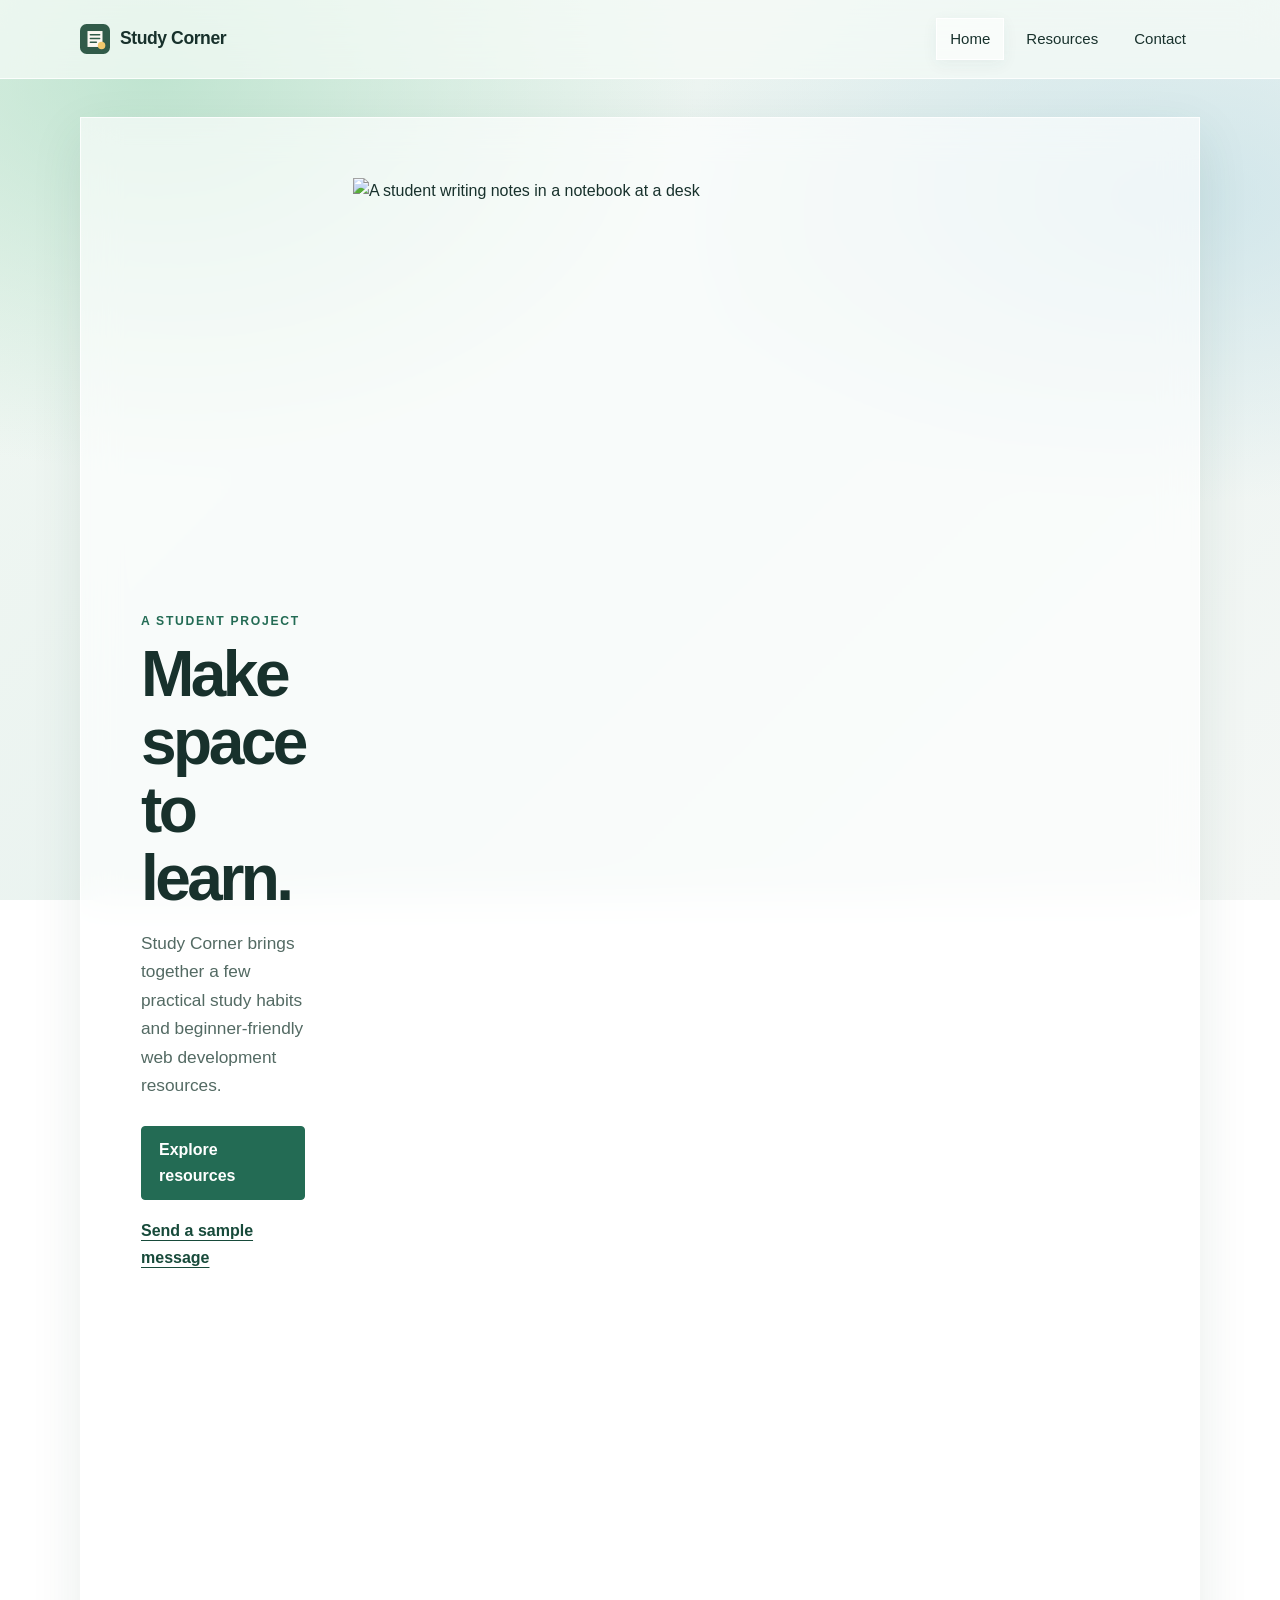
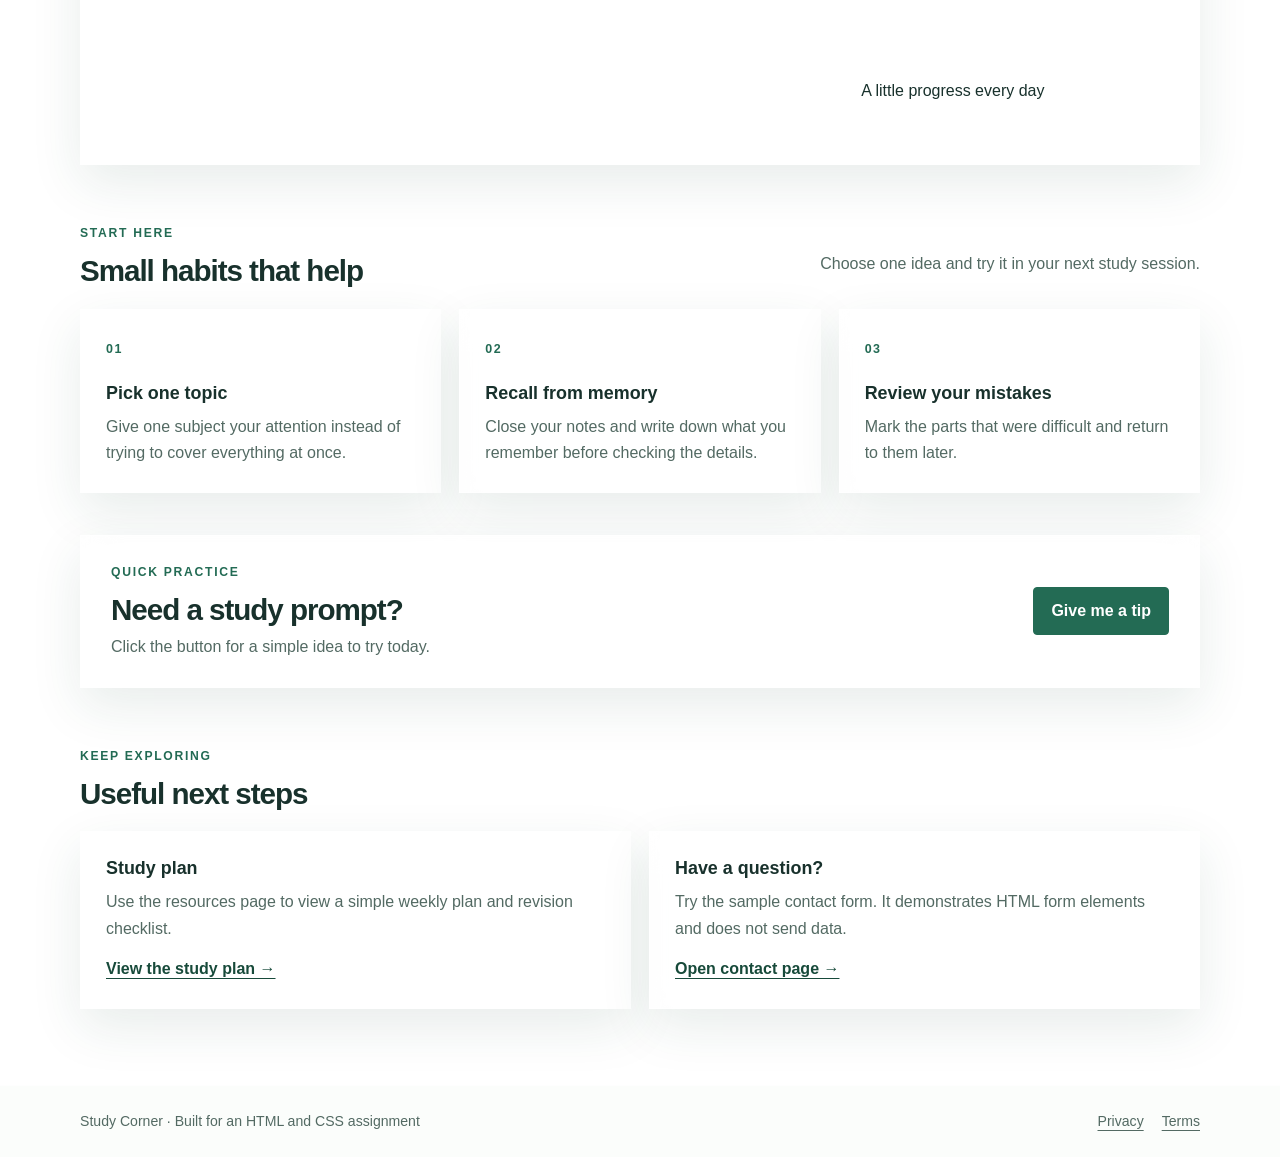
==== commit 1bcbfd46: "Add natural study photography to home page" ====
--- a/index.html
+++ b/index.html
@@ -32,9 +32,9 @@
           <a class="text-link" href="contact.html">Send a sample message</a>
         </div>
       </div>
-      <div class="hero-art" aria-label="Study notebook illustration" role="img">
-        <div class="art-sheet"><span></span><span></span><span></span><span></span><div class="art-check">✓</div></div>
-        <div class="art-note">One step at a time</div>
+      <div class="hero-art">
+        <img class="hero-photo" src="https://images.unsplash.com/photo-1434030216411-0b793f4b4173?auto=format&fit=crop&w=1200&q=85" alt="A student writing notes in a notebook at a desk" width="1200" height="1500" fetchpriority="high">
+        <div class="photo-caption"><span class="caption-dot"></span> A little progress every day</div>
       </div>
     </section>
 
--- a/style.css
+++ b/style.css
@@ -1,67 +1,247 @@
-/* Simple, readable styles for Study Corner */
+/* Study Corner styles: glassmorphism, spacing, typography, and responsive layout. */
 :root {
-  --ink: #222;
-  --muted: #555;
-  --line: #ddd;
-  --paper: #fff;
-  --link: #245b49;
+  --ink: #18312c;
+  --muted: #536a63;
+  --green: #236b54;
+  --green-dark: #174a3a;
+  --line: rgba(255, 255, 255, 0.78);
+  --glass: rgba(255, 255, 255, 0.64);
+  --glass-strong: rgba(255, 255, 255, 0.78);
+  --shadow: 0 18px 48px rgba(34, 75, 61, 0.10);
 }
 * { box-sizing: border-box; }
-html { scroll-behavior: auto; }
+html { scroll-behavior: smooth; }
 body {
   margin: 0;
-  background: var(--paper);
-  color: var(--ink);
-  font: 16px/1.6 Arial, Helvetica, sans-serif;
-}
-a { color: var(--link); }
-a:focus-visible, button:focus-visible, input:focus-visible, textarea:focus-visible {
-  outline: 2px solid #245b49;
+  min-height: 100vh;
+  color: var(--ink);
+  font: 16px/1.65 Inter, "Segoe UI", Arial, sans-serif;
+  background:
+    radial-gradient(ellipse at 12% 8%, rgba(176, 222, 197, 0.76), transparent 34rem),
+    radial-gradient(ellipse at 92% 22%, rgba(197, 224, 231, 0.72), transparent 32rem),
+    linear-gradient(135deg, #f2f8f3 0%, #eaf3f0 48%, #f4f7f5 100%);
+  background-attachment: fixed;
+}
+a { color: var(--green-dark); text-underline-offset: 4px; }
+a:hover { color: #0e392b; }
+a:focus-visible, button:focus-visible, input:focus-visible, select:focus-visible, textarea:focus-visible {
+  outline: 3px solid #317a5d;
   outline-offset: 3px;
 }
-.site-header { border-bottom: 1px solid var(--line); background: #fff; }
+.site-header {
+  position: sticky;
+  top: 0;
+  z-index: 10;
+  border-bottom: 1px solid rgba(255,255,255,.78);
+  background: rgba(246, 251, 247, .72);
+  backdrop-filter: blur(18px);
+  -webkit-backdrop-filter: blur(18px);
+}
 .navbar {
-  width: min(100% - 32px, 960px);
-  min-height: 64px;
+  width: min(1120px, calc(100% - 40px));
+  min-height: 78px;
   margin: 0 auto;
   display: flex;
   align-items: center;
   justify-content: space-between;
-  gap: 20px;
-}
-.logo { color: var(--ink); font-size: 1.15rem; font-weight: 700; text-decoration: none; }
-.nav-links { display: flex; flex-wrap: wrap; gap: 18px; margin: 0; padding: 0; list-style: none; }
-.nav-links a { color: var(--ink); text-decoration: none; }
-.nav-links a:hover, .nav-links a.active { text-decoration: underline; text-underline-offset: 4px; }
-.simple-main { width: min(100% - 32px, 760px); min-height: 65vh; margin: 36px auto 64px; }
-h1 { margin: 0 0 12px; font-size: clamp(1.8rem, 4vw, 2.25rem); line-height: 1.25; }
-h2 { margin: 28px 0 8px; font-size: 1.25rem; }
-h3 { margin: 18px 0 4px; font-size: 1rem; }
-p { margin: 0 0 14px; }
-ul { padding-left: 22px; }
-li { margin: 4px 0; }
-section { margin-top: 28px; }
-table { width: 100%; border-collapse: collapse; margin-top: 12px; }
-th, td { padding: 10px 12px; border: 1px solid var(--line); text-align: left; }
-th { background: #f5f5f5; }
-.simple-form { display: grid; gap: 8px; max-width: 480px; margin-top: 24px; }
-.simple-form label { font-weight: 600; }
-.simple-form input, .simple-form textarea {
-  width: 100%; padding: 10px; border: 1px solid #aaa; border-radius: 2px;
-  background: #fff; color: var(--ink); font: inherit; margin-bottom: 8px;
-}
-.button { display: inline-block; width: fit-content; padding: 9px 16px; border: 1px solid #222; border-radius: 2px; font: inherit; cursor: pointer; }
-.button-dark { background: #222; color: #fff; }
-.button-dark:hover { background: #444; }
-.site-footer { border-top: 1px solid var(--line); padding: 20px 16px; color: var(--muted); font-size: .9rem; }
-.simple-footer { display: flex; justify-content: space-between; align-items: center; flex-wrap: wrap; gap: 12px; }
-.simple-footer p { margin: 0; }
-.legal-links { display: flex; gap: 14px; }
-.skip-link { position: absolute; left: 8px; top: 8px; transform: translateY(-160%); padding: 8px; background: #fff; border: 1px solid #222; }
-.skip-link:focus { transform: translateY(0); }
+  gap: 24px;
+}
+.logo {
+  display: inline-flex;
+  align-items: center;
+  gap: 10px;
+  color: var(--ink);
+  font-size: 1.1rem;
+  font-weight: 750;
+  text-decoration: none;
+  letter-spacing: -.025em;
+}
+.logo img { display: block; }
+.nav-links {
+  display: flex;
+  align-items: center;
+  flex-wrap: wrap;
+  gap: 8px;
+  margin: 0;
+  padding: 0;
+  list-style: none;
+}
+.nav-links a {
+  display: block;
+  padding: 8px 13px;
+  border: 1px solid transparent;
+  color: var(--ink);
+  text-decoration: none;
+  font-size: .94rem;
+}
+.nav-links a:hover, .nav-links a.active {
+  border-color: rgba(255,255,255,.9);
+  background: rgba(255,255,255,.58);
+  box-shadow: 0 4px 16px rgba(34,75,61,.06);
+}
+.page-wrap { width: min(1120px, calc(100% - 40px)); margin: 38px auto 76px; }
+.glass-panel {
+  border: 1px solid var(--line);
+  background: var(--glass);
+  box-shadow: var(--shadow);
+  backdrop-filter: blur(18px);
+  -webkit-backdrop-filter: blur(18px);
+}
+.hero {
+  display: grid;
+  grid-template-columns: 1.2fr .8fr;
+  align-items: center;
+  gap: 48px;
+  min-height: 360px;
+  padding: clamp(28px, 5vw, 60px);
+  overflow: hidden;
+}
+.hero-copy { max-width: 600px; }
+.eyebrow {
+  margin: 0 0 10px;
+  color: var(--green);
+  font-size: .76rem;
+  font-weight: 800;
+  letter-spacing: .14em;
+  text-transform: uppercase;
+}
+h1, h2, h3, p { margin-top: 0; }
+h1 { max-width: 720px; margin-bottom: 16px; font-size: clamp(2.3rem, 5vw, 4.3rem); line-height: 1.06; letter-spacing: -.055em; }
+h2 { margin-bottom: 12px; font-size: clamp(1.35rem, 2.5vw, 1.85rem); line-height: 1.2; letter-spacing: -.035em; }
+h3 { margin-bottom: 9px; font-size: 1.12rem; line-height: 1.3; }
+p { margin-bottom: 14px; }
+.hero-copy > p:not(.eyebrow) { max-width: 530px; color: var(--muted); font-size: 1.08rem; }
+.hero-actions { display: flex; align-items: center; flex-wrap: wrap; gap: 18px; margin-top: 26px; }
+.button {
+  display: inline-flex;
+  align-items: center;
+  justify-content: center;
+  min-height: 44px;
+  padding: 10px 17px;
+  border: 1px solid var(--green);
+  border-radius: 4px;
+  font: inherit;
+  font-weight: 650;
+  text-decoration: none;
+  cursor: pointer;
+}
+.button-primary { background: var(--green); color: #fff; }
+.button-primary:hover { background: var(--green-dark); color: #fff; }
+.text-link { font-weight: 650; }
+.hero-art { position: relative; display: grid; min-height: 240px; place-items: center; }
+.art-sheet {
+  position: relative;
+  width: 190px;
+  height: 220px;
+  padding: 45px 22px 20px;
+  border: 1px solid rgba(255,255,255,.95);
+  background: rgba(255,255,255,.66);
+  box-shadow: 0 24px 60px rgba(38,85,65,.14);
+  transform: rotate(5deg);
+}
+.art-sheet::before { position: absolute; top: 0; left: 0; width: 100%; height: 24px; background: rgba(80,145,111,.16); content: ""; }
+.art-sheet span { display: block; height: 7px; margin: 13px 0; background: rgba(48,105,78,.18); }
+.art-sheet span:nth-child(2) { width: 82%; }
+.art-sheet span:nth-child(3) { width: 68%; }
+.art-sheet span:nth-child(4) { width: 90%; }
+.art-check { position: absolute; right: -20px; bottom: 20px; display: grid; width: 48px; height: 48px; place-items: center; border: 1px solid white; background: rgba(216,240,224,.9); color: var(--green-dark); font-size: 1.8rem; box-shadow: var(--shadow); }
+.art-note { position: absolute; bottom: 4px; left: 4%; padding: 10px 15px; border: 1px solid white; background: rgba(255,255,255,.72); box-shadow: var(--shadow); font-size: .86rem; font-weight: 700; transform: rotate(-4deg); }
+.section-block { margin-top: 58px; }
+.section-heading { display: flex; align-items: end; justify-content: space-between; gap: 28px; margin-bottom: 20px; }
+.section-heading > p { max-width: 410px; margin-bottom: 12px; color: var(--muted); }
+.section-heading h2 { margin-bottom: 0; }
+.three-columns { display: grid; grid-template-columns: repeat(3, minmax(0, 1fr)); gap: 18px; }
+.two-columns { display: grid; grid-template-columns: repeat(2, minmax(0, 1fr)); gap: 18px; }
+.info-panel { padding: 25px; }
+.info-panel p, .muted { color: var(--muted); }
+.info-panel p:last-child { margin-bottom: 0; }
+.number { display: inline-block; margin-bottom: 22px; color: var(--green); font-size: .78rem; font-weight: 800; letter-spacing: .12em; }
+.practice-panel { display: flex; align-items: center; justify-content: space-between; gap: 24px; margin-top: 42px; padding: 26px 30px; }
+.practice-panel h2 { margin-bottom: 7px; }
+.practice-panel p:last-child { margin-bottom: 0; color: var(--muted); }
+.page-intro { max-width: 760px; margin: 16px 0 30px; }
+.page-intro h1 { font-size: clamp(2.1rem, 4.5vw, 3.6rem); }
+.page-intro > p:last-child { max-width: 690px; color: var(--muted); font-size: 1.06rem; }
+.table-scroll { overflow-x: auto; }
+table { width: 100%; margin-top: 18px; border-collapse: collapse; text-align: left; }
+th, td { padding: 12px 11px; border-bottom: 1px solid rgba(49,91,72,.14); }
+th { color: var(--green-dark); font-size: .88rem; font-weight: 750; }
+tbody tr:hover { background: rgba(255,255,255,.34); }
+.check-list { margin: 16px 0 0; padding: 0; list-style: none; }
+.check-list li { margin: 13px 0; }
+.check-list label, .choice { display: flex; align-items: flex-start; gap: 10px; }
+input[type="checkbox"], input[type="radio"] { width: 17px; height: 17px; margin-top: 5px; accent-color: var(--green); }
+.embed-panel { display: grid; grid-template-columns: .8fr 1.2fr; align-items: center; gap: 28px; padding: 26px; }
+.embed-panel p { color: var(--muted); }
+.video-frame { position: relative; width: 100%; aspect-ratio: 16 / 9; overflow: hidden; border: 1px solid rgba(255,255,255,.95); background: rgba(255,255,255,.55); }
+.video-frame iframe { display: block; width: 100%; height: 100%; border: 0; }
+.list-examples { margin-top: 20px; }
+.list-examples ol, .list-examples dl { padding-left: 22px; }
+.list-examples dt { margin-top: 12px; color: var(--green-dark); font-weight: 750; }
+.list-examples dd { margin-left: 0; color: var(--muted); }
+.contact-layout { display: grid; grid-template-columns: .85fr 1.15fr; align-items: start; gap: 28px; }
+.contact-note { margin-top: 26px; padding: 24px; }
+.contact-note h2 { font-size: 1.2rem; }
+.contact-note ul { margin-bottom: 0; padding-left: 21px; color: var(--muted); }
+.form-panel { padding: clamp(22px, 4vw, 36px); }
+.form-panel h2 { margin-bottom: 24px; }
+.contact-form { display: grid; gap: 18px; }
+.form-row { display: grid; gap: 7px; }
+.form-row > label, legend { font-size: .92rem; font-weight: 700; }
+input:not([type="checkbox"]):not([type="radio"]), select, textarea {
+  width: 100%;
+  min-height: 45px;
+  padding: 11px 12px;
+  border: 1px solid rgba(48,83,68,.25);
+  border-radius: 3px;
+  background: rgba(255,255,255,.72);
+  color: var(--ink);
+  font: inherit;
+}
+textarea { min-height: 130px; resize: vertical; }
+input::placeholder, textarea::placeholder { color: #73867d; }
+.fieldset { min-width: 0; margin: 0; padding: 0; border: 0; }
+.fieldset legend { margin-bottom: 10px; }
+.fieldset .choice { display: inline-flex; margin: 0 18px 5px 0; font-weight: 400; }
+.consent { font-size: .9rem; color: var(--muted); }
+.form-notice { margin: 0; color: var(--green-dark); font-size: .92rem; }
+.site-footer {
+  display: flex;
+  align-items: center;
+  justify-content: space-between;
+  flex-wrap: wrap;
+  gap: 14px;
+  padding: 24px max(20px, calc((100% - 1120px) / 2));
+  border-top: 1px solid rgba(255,255,255,.8);
+  background: rgba(248,251,248,.54);
+  color: var(--muted);
+  font-size: .88rem;
+}
+.site-footer p { margin: 0; }
+.footer-links { display: flex; flex-wrap: wrap; gap: 18px; }
+.footer-links a { color: var(--muted); }
+@media (max-width: 800px) {
+  .hero { grid-template-columns: 1fr .65fr; gap: 20px; }
+  .three-columns { grid-template-columns: 1fr; }
+  .embed-panel, .contact-layout { grid-template-columns: 1fr; }
+  .hero-art { min-height: 200px; }
+}
 @media (max-width: 600px) {
-  .navbar { align-items: flex-start; flex-direction: column; padding: 14px 0; gap: 8px; }
-  .nav-links { gap: 14px; }
-  .simple-footer { align-items: flex-start; flex-direction: column; }
-}
-@media (prefers-reduced-motion: reduce) { * { animation: none !important; transition: none !important; } }
+  .navbar { width: calc(100% - 28px); min-height: auto; align-items: flex-start; flex-direction: column; gap: 10px; padding: 14px 0; }
+  .nav-links { gap: 4px; }
+  .nav-links a { padding: 7px 10px; }
+  .page-wrap { width: calc(100% - 28px); margin-top: 24px; }
+  .hero { grid-template-columns: 1fr; padding: 28px 23px; }
+  .hero-art { min-height: 220px; }
+  .section-block { margin-top: 40px; }
+  .section-heading, .practice-panel { align-items: flex-start; flex-direction: column; }
+  .two-columns { grid-template-columns: 1fr; }
+  .info-panel { padding: 22px; }
+  .practice-panel { padding: 23px; }
+  .embed-panel { padding: 22px; }
+  .site-footer { align-items: flex-start; flex-direction: column; padding: 22px 14px; }
+}
+@media (prefers-reduced-motion: reduce) {
+  html { scroll-behavior: auto; }
+  *, *::before, *::after { animation: none !important; transition: none !important; }
+}
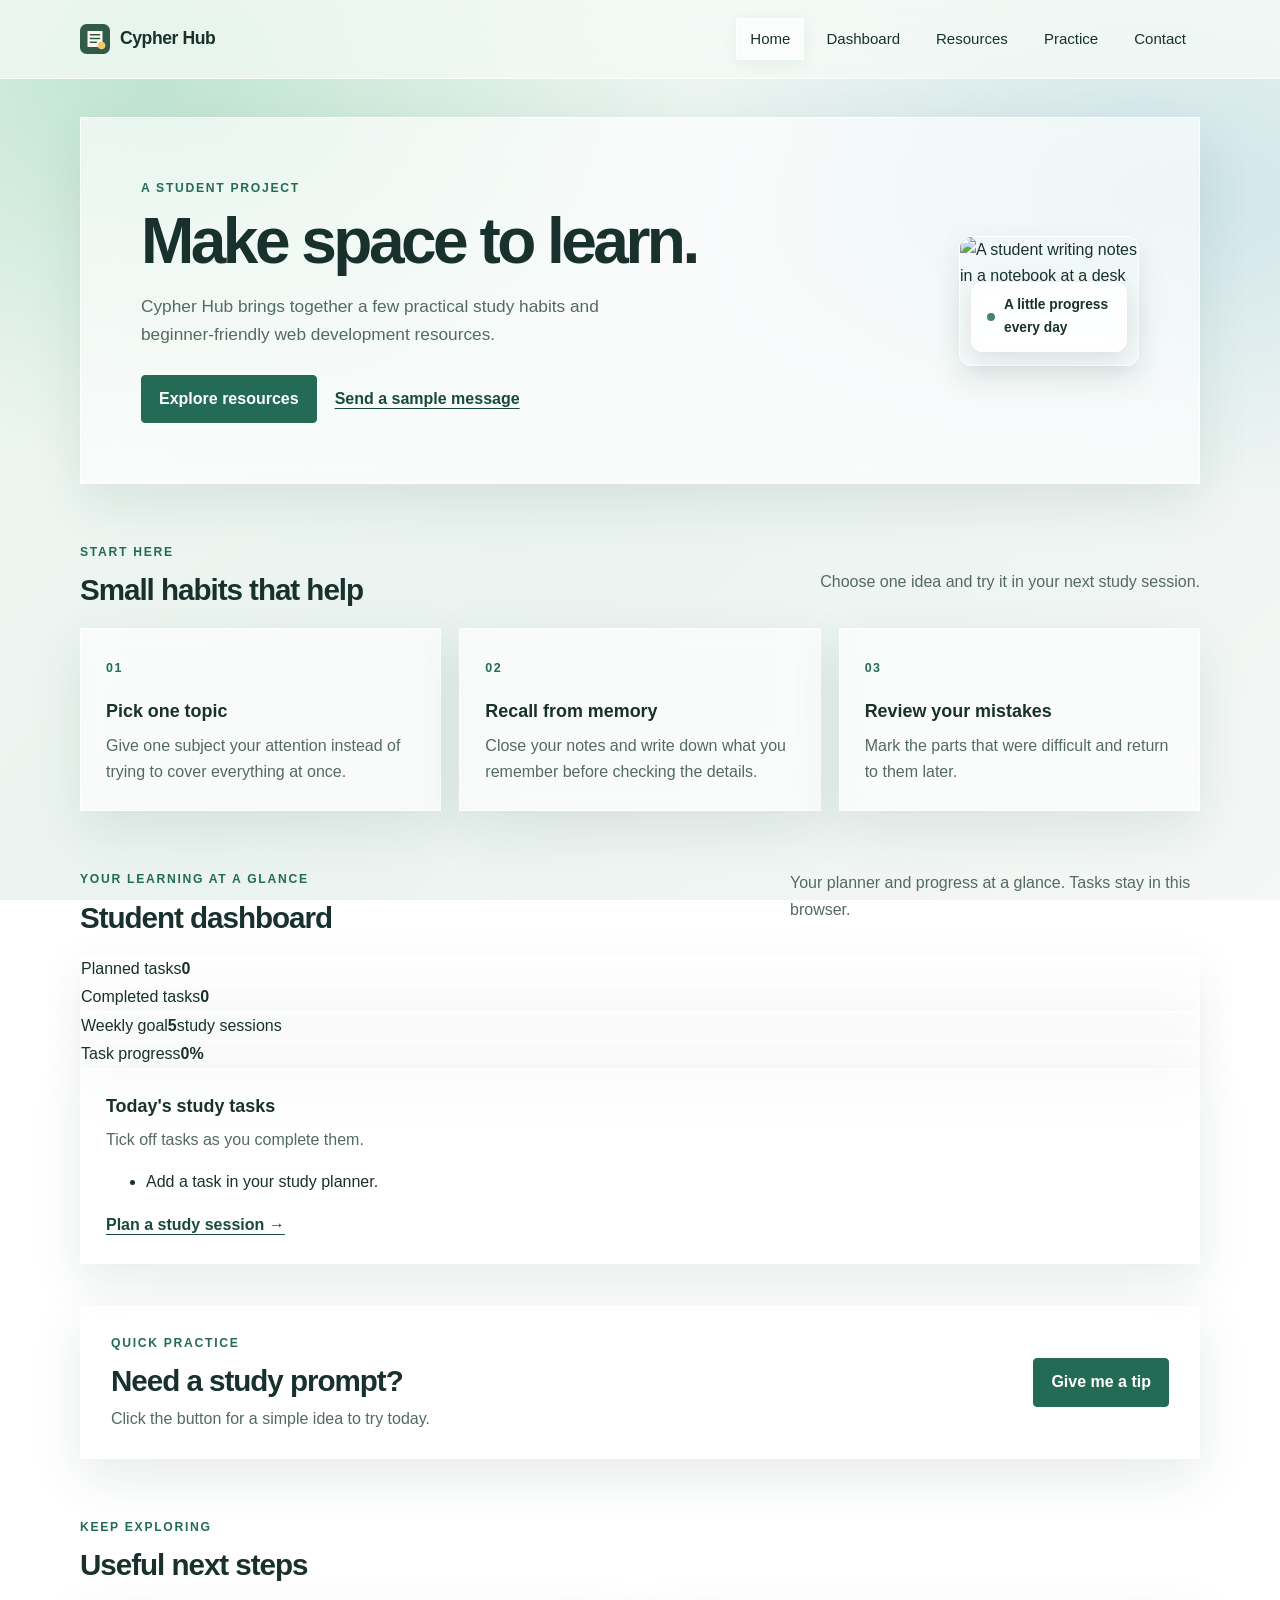
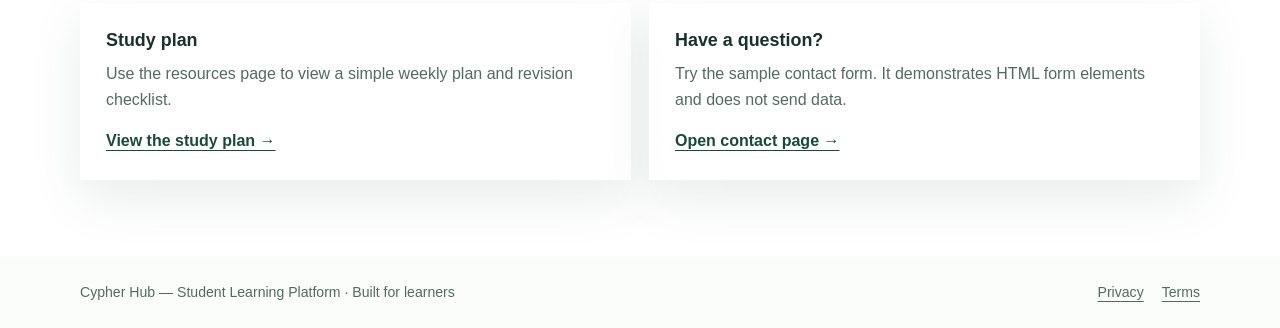
==== commit 56c10d0e: "Upgrade Cypher Hub learning platform without removing existing pages" ====
--- a/index.html
+++ b/index.html
@@ -3,8 +3,8 @@
 <head>
   <meta charset="UTF-8">
   <meta name="viewport" content="width=device-width, initial-scale=1.0">
-  <meta name="description" content="Study Corner is a student-made website with study tips and learning resources.">
-  <title>Study Corner | Home</title>
+  <meta name="description" content="Cypher Hub — Student Learning Platform: resources, study planning, quizzes and revision tools.">
+  <title>Cypher Hub — Student Learning Platform | Home</title>
   <link rel="stylesheet" href="style.css">
   <link rel="icon" href="favicon.svg" type="image/svg+xml">
 </head>
@@ -12,10 +12,12 @@
   <!-- Main navigation links the three assignment pages together. -->
   <header class="site-header">
     <nav class="navbar" aria-label="Main navigation">
-      <a class="logo" href="index.html"><img src="favicon.svg" alt="" width="30" height="30"> Study Corner</a>
+      <a class="logo" href="index.html"><img src="favicon.svg" alt="" width="30" height="30"> Cypher Hub</a>
       <ul class="nav-links">
         <li><a class="active" aria-current="page" href="index.html">Home</a></li>
+        <li><a href="index.html#dashboard">Dashboard</a></li>
         <li><a href="resources.html">Resources</a></li>
+        <li><a href="resources.html#practice-centre">Practice</a></li>
         <li><a href="contact.html">Contact</a></li>
       </ul>
     </nav>
@@ -26,7 +28,7 @@
       <div class="hero-copy">
         <p class="eyebrow">A student project</p>
         <h1>Make space to learn.</h1>
-        <p>Study Corner brings together a few practical study habits and beginner-friendly web development resources.</p>
+        <p>Cypher Hub brings together a few practical study habits and beginner-friendly web development resources.</p>
         <div class="hero-actions">
           <a class="button button-primary" href="resources.html">Explore resources</a>
           <a class="text-link" href="contact.html">Send a sample message</a>
@@ -62,6 +64,7 @@
       </div>
     </section>
 
+    <section class="section-block" id="dashboard"><div class="section-heading"><div><p class="eyebrow">Your learning at a glance</p><h2>Student dashboard</h2></div><p>Your planner and progress at a glance. Tasks stay in this browser.</p></div><div class="dashboard-stats"><article class="glass-panel stat-card"><span>Planned tasks</span><strong id="stat-total">0</strong></article><article class="glass-panel stat-card"><span>Completed tasks</span><strong id="stat-done">0</strong></article><article class="glass-panel stat-card"><span>Weekly goal</span><strong id="stat-goal">5</strong><span class="stat-caption">study sessions</span></article><article class="glass-panel stat-card"><span>Task progress</span><strong id="progress-value">0%</strong><div class="progress-track" role="progressbar" aria-label="Study task completion" aria-valuemin="0" aria-valuemax="100"><span id="progress-bar"></span></div></article></div><div class="glass-panel info-panel dashboard-today"><h3>Today's study tasks</h3><p class="muted">Tick off tasks as you complete them.</p><ul id="dashboard-tasks" class="task-list"><li class="empty-state">Add a task in your study planner.</li></ul><a class="text-link" href="resources.html#study-planner">Plan a study session →</a></div></section>
     <section class="practice-panel glass-panel" id="quick-practice">
       <div>
         <p class="eyebrow">Quick practice</p>
@@ -91,9 +94,10 @@
   </main>
 
   <footer class="site-footer">
-    <p>Study Corner · Built for an HTML and CSS assignment</p>
+    <p>Cypher Hub — Student Learning Platform · Built for learners</p>
     <div class="footer-links"><a href="privacy.html">Privacy</a><a href="terms.html">Terms</a></div>
   </footer>
+  <script src="app.js" defer></script>
   <script>
     // A small button interaction for practising HTML buttons and IDs.
     const prompts = [
--- a/style.css
+++ b/style.css
@@ -128,24 +128,10 @@
 .button-primary { background: var(--green); color: #fff; }
 .button-primary:hover { background: var(--green-dark); color: #fff; }
 .text-link { font-weight: 650; }
-.hero-art { position: relative; display: grid; min-height: 240px; place-items: center; }
-.art-sheet {
-  position: relative;
-  width: 190px;
-  height: 220px;
-  padding: 45px 22px 20px;
-  border: 1px solid rgba(255,255,255,.95);
-  background: rgba(255,255,255,.66);
-  box-shadow: 0 24px 60px rgba(38,85,65,.14);
-  transform: rotate(5deg);
-}
-.art-sheet::before { position: absolute; top: 0; left: 0; width: 100%; height: 24px; background: rgba(80,145,111,.16); content: ""; }
-.art-sheet span { display: block; height: 7px; margin: 13px 0; background: rgba(48,105,78,.18); }
-.art-sheet span:nth-child(2) { width: 82%; }
-.art-sheet span:nth-child(3) { width: 68%; }
-.art-sheet span:nth-child(4) { width: 90%; }
-.art-check { position: absolute; right: -20px; bottom: 20px; display: grid; width: 48px; height: 48px; place-items: center; border: 1px solid white; background: rgba(216,240,224,.9); color: var(--green-dark); font-size: 1.8rem; box-shadow: var(--shadow); }
-.art-note { position: absolute; bottom: 4px; left: 4%; padding: 10px 15px; border: 1px solid white; background: rgba(255,255,255,.72); box-shadow: var(--shadow); font-size: .86rem; font-weight: 700; transform: rotate(-4deg); }
+.hero-art { position: relative; width: 100%; max-width: 180px; min-width: 0; min-height: 0; justify-self: end; }
+.hero-photo { display: block; width: 100%; height: 130px; object-fit: cover; object-position: center; border: 1px solid rgba(255,255,255,.9); border-radius: 12px; box-shadow: 0 12px 28px rgba(38,85,65,.12); }
+.photo-caption { position: absolute; right: 12px; bottom: 14px; left: 12px; display: flex; align-items: center; gap: 9px; width: fit-content; max-width: calc(100% - 24px); padding: 11px 15px; border: 1px solid rgba(255,255,255,.85); border-radius: 12px; background: rgba(255,255,255,.76); color: var(--ink); box-shadow: 0 8px 24px rgba(24,49,44,.12); backdrop-filter: blur(14px); -webkit-backdrop-filter: blur(14px); font-size: .86rem; font-weight: 700; }
+.caption-dot { width: 8px; height: 8px; flex: 0 0 8px; border-radius: 50%; background: #438565; }
 .section-block { margin-top: 58px; }
 .section-heading { display: flex; align-items: end; justify-content: space-between; gap: 28px; margin-bottom: 20px; }
 .section-heading > p { max-width: 410px; margin-bottom: 12px; color: var(--muted); }
@@ -205,6 +191,14 @@
 .fieldset .choice { display: inline-flex; margin: 0 18px 5px 0; font-weight: 400; }
 .consent { font-size: .9rem; color: var(--muted); }
 .form-notice { margin: 0; color: var(--green-dark); font-size: .92rem; }
+.skip-link { position: absolute; top: 8px; left: -9999px; z-index: 20; padding: 10px 14px; border-radius: 4px; background: #fff; color: var(--green-dark); }
+.skip-link:focus { left: 12px; }
+.legal-wrap { max-width: 900px; }
+.legal-content { padding: clamp(22px, 4vw, 38px); border-radius: 4px; }
+.legal-content h2 { margin-top: 30px; }
+.legal-content h2:first-child { margin-top: 0; }
+.legal-content p { max-width: 760px; color: var(--muted); }
+.legal-content p:last-child { margin-bottom: 0; }
 .site-footer {
   display: flex;
   align-items: center;
@@ -224,7 +218,8 @@
   .hero { grid-template-columns: 1fr .65fr; gap: 20px; }
   .three-columns { grid-template-columns: 1fr; }
   .embed-panel, .contact-layout { grid-template-columns: 1fr; }
-  .hero-art { min-height: 200px; }
+  .hero-art { max-width: 170px; min-height: 0; justify-self: center; }
+  .hero-photo { height: 120px; }
 }
 @media (max-width: 600px) {
   .navbar { width: calc(100% - 28px); min-height: auto; align-items: flex-start; flex-direction: column; gap: 10px; padding: 14px 0; }
@@ -232,7 +227,8 @@
   .nav-links a { padding: 7px 10px; }
   .page-wrap { width: calc(100% - 28px); margin-top: 24px; }
   .hero { grid-template-columns: 1fr; padding: 28px 23px; }
-  .hero-art { min-height: 220px; }
+  .hero-art { max-width: 140px; min-height: 0; }
+  .hero-photo { height: 100px; }
   .section-block { margin-top: 40px; }
   .section-heading, .practice-panel { align-items: flex-start; flex-direction: column; }
   .two-columns { grid-template-columns: 1fr; }
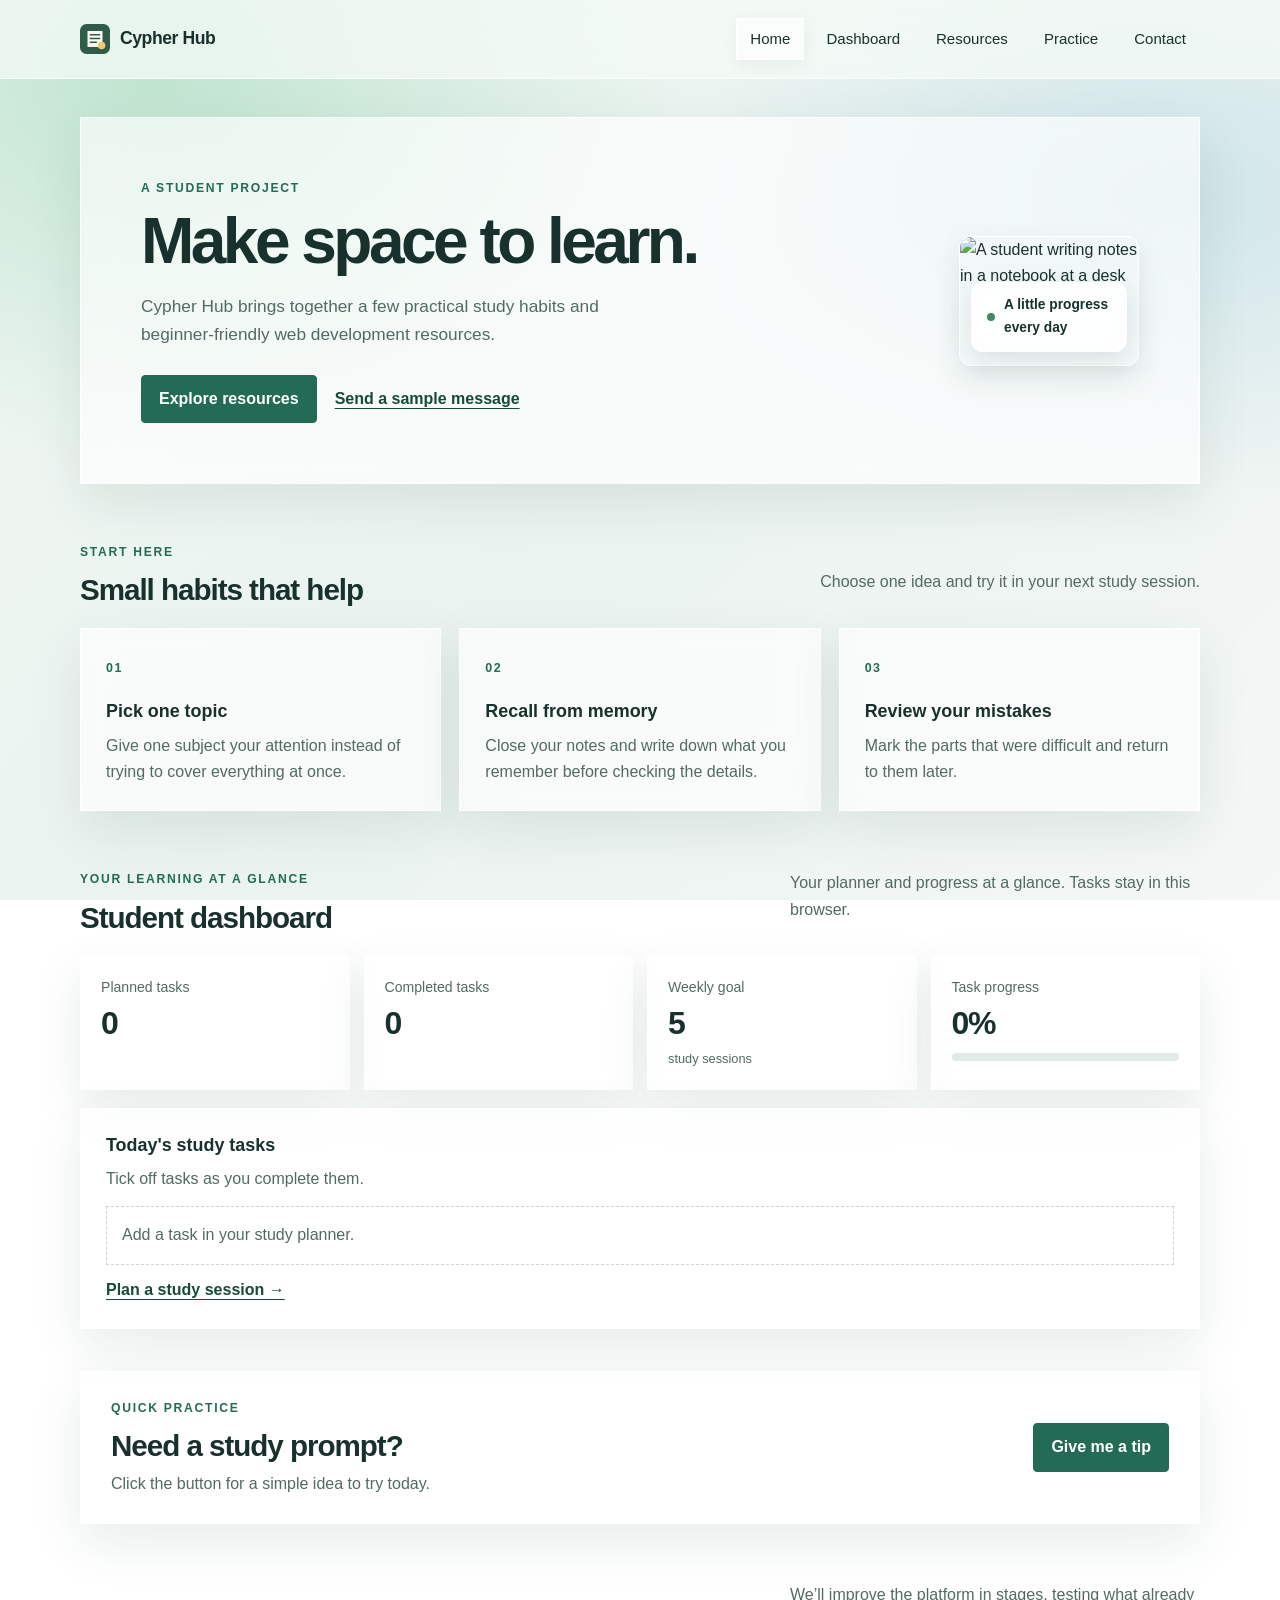
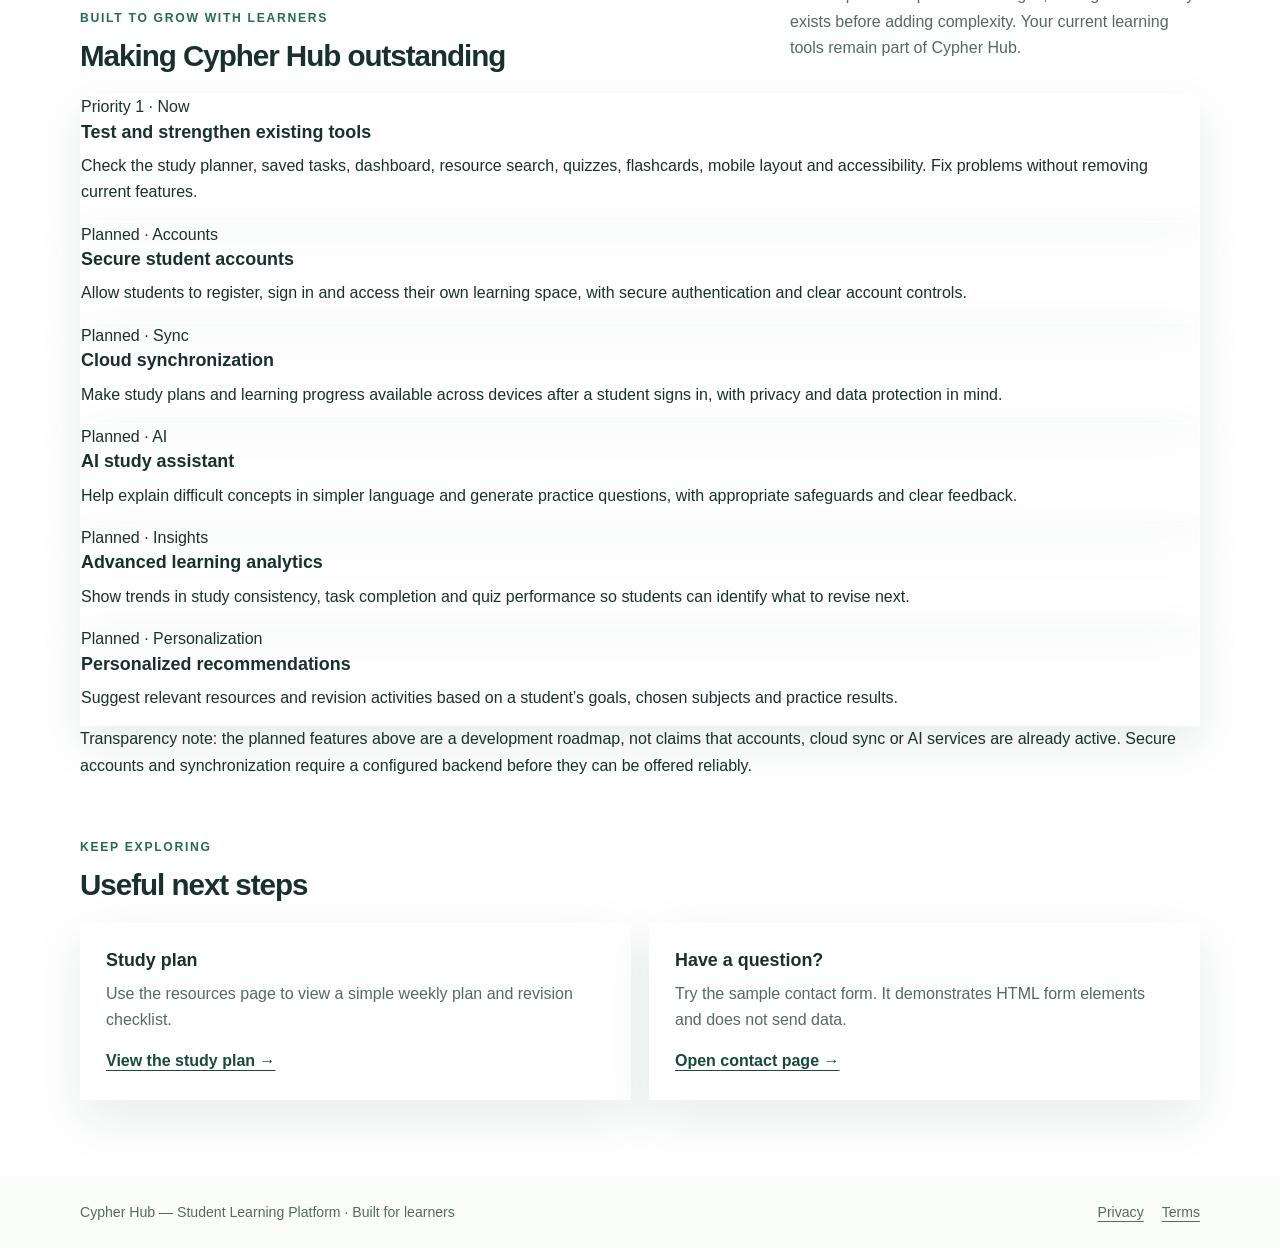
==== commit 70c9a9b9: "Add Cypher Hub platform roadmap without removing existing features" ====
--- a/index.html
+++ b/index.html
@@ -74,6 +74,46 @@
       <button class="button button-primary" id="prompt-button" type="button">Give me a tip</button>
     </section>
 
+    <section class="section-block" id="platform-roadmap">
+      <div class="section-heading">
+        <div><p class="eyebrow">Built to grow with learners</p><h2>Making Cypher Hub outstanding</h2></div>
+        <p>We’ll improve the platform in stages, testing what already exists before adding complexity. Your current learning tools remain part of Cypher Hub.</p>
+      </div>
+      <div class="roadmap-grid">
+        <article class="glass-panel roadmap-card roadmap-priority">
+          <span class="roadmap-status">Priority 1 · Now</span>
+          <h3>Test and strengthen existing tools</h3>
+          <p>Check the study planner, saved tasks, dashboard, resource search, quizzes, flashcards, mobile layout and accessibility. Fix problems without removing current features.</p>
+        </article>
+        <article class="glass-panel roadmap-card">
+          <span class="roadmap-status roadmap-planned">Planned · Accounts</span>
+          <h3>Secure student accounts</h3>
+          <p>Allow students to register, sign in and access their own learning space, with secure authentication and clear account controls.</p>
+        </article>
+        <article class="glass-panel roadmap-card">
+          <span class="roadmap-status roadmap-planned">Planned · Sync</span>
+          <h3>Cloud synchronization</h3>
+          <p>Make study plans and learning progress available across devices after a student signs in, with privacy and data protection in mind.</p>
+        </article>
+        <article class="glass-panel roadmap-card">
+          <span class="roadmap-status roadmap-planned">Planned · AI</span>
+          <h3>AI study assistant</h3>
+          <p>Help explain difficult concepts in simpler language and generate practice questions, with appropriate safeguards and clear feedback.</p>
+        </article>
+        <article class="glass-panel roadmap-card">
+          <span class="roadmap-status roadmap-planned">Planned · Insights</span>
+          <h3>Advanced learning analytics</h3>
+          <p>Show trends in study consistency, task completion and quiz performance so students can identify what to revise next.</p>
+        </article>
+        <article class="glass-panel roadmap-card">
+          <span class="roadmap-status roadmap-planned">Planned · Personalization</span>
+          <h3>Personalized recommendations</h3>
+          <p>Suggest relevant resources and revision activities based on a student’s goals, chosen subjects and practice results.</p>
+        </article>
+      </div>
+      <p class="roadmap-note">Transparency note: the planned features above are a development roadmap, not claims that accounts, cloud sync or AI services are already active. Secure accounts and synchronization require a configured backend before they can be offered reliably.</p>
+    </section>
+
     <section class="section-block">
       <div class="section-heading">
         <div><p class="eyebrow">Keep exploring</p><h2>Useful next steps</h2></div>
--- a/style.css
+++ b/style.css
@@ -241,3 +241,14 @@
   html { scroll-behavior: auto; }
   *, *::before, *::after { animation: none !important; transition: none !important; }
 }
+
+/* Cypher Hub platform additions */
+.button-small{min-height:36px;padding:6px 11px;font-size:.85rem}.button-quiet{border-color:rgba(35,107,84,.25);background:rgba(255,255,255,.62);color:var(--green-dark)}.button-quiet:hover{background:#fff}
+.dashboard-stats{display:grid;grid-template-columns:repeat(4,minmax(0,1fr));gap:14px;margin-bottom:18px}.stat-card{display:flex;flex-direction:column;gap:5px;padding:20px}.stat-card>span:first-child{color:var(--muted);font-size:.88rem}.stat-card strong{font-size:2rem;line-height:1.2;letter-spacing:-.04em}.stat-caption{color:var(--muted);font-size:.8rem}.progress-track{height:8px;width:100%;margin-top:5px;overflow:hidden;border-radius:99px;background:rgba(35,107,84,.14)}.progress-track span{display:block;width:0;height:100%;border-radius:99px;background:var(--green);transition:width .2s ease}
+.task-list,.planner-list{display:grid;gap:9px;margin:0 0 12px;padding:0;list-style:none}.task-row,.planner-task{display:flex;align-items:center;justify-content:space-between;gap:14px;padding:12px 14px;border:1px solid rgba(49,91,72,.14);background:rgba(255,255,255,.42)}.task-row label,.planner-task label{display:flex;align-items:flex-start;gap:10px}.task-done{color:var(--muted);text-decoration:line-through}.empty-state{padding:15px;color:var(--muted);border:1px dashed rgba(49,91,72,.24)}
+.planner-panel{padding:clamp(22px,4vw,34px)}.planner-form{display:grid;grid-template-columns:2fr 1.3fr 1fr 1fr;gap:15px;align-items:end}.planner-form .button,.planner-form .form-notice{grid-column:1/-1}.planner-toolbar{display:flex;align-items:center;justify-content:space-between;flex-wrap:wrap;gap:12px;margin:22px 0 14px}.planner-toolbar label{display:flex;align-items:center;flex-wrap:wrap;gap:10px;font-weight:650}.planner-toolbar select{width:auto;min-width:130px}.planner-task-detail{display:grid;gap:2px}.planner-task-detail small{color:var(--muted)}
+.resource-controls{display:grid;grid-template-columns:2fr 1fr;gap:16px;margin-bottom:16px}.resource-card{display:flex;flex-direction:column;align-items:flex-start;gap:8px}.resource-card p{flex:1}.resource-tag{display:inline-block;padding:4px 9px;border-radius:99px;background:rgba(35,107,84,.1);color:var(--green-dark);font-size:.76rem;font-weight:750}
+.quiz-options{display:grid;gap:9px;margin:18px 0}.quiz-option{width:100%;padding:12px 14px;border:1px solid rgba(48,83,68,.24);background:rgba(255,255,255,.62);color:var(--ink);text-align:left;font:inherit;cursor:pointer}.quiz-option:hover:not(:disabled){border-color:var(--green);background:#fff}.quiz-option:disabled{cursor:default}.answer-correct{border-color:#2b7a50!important;background:#e3f5e8!important}.answer-wrong{border-color:#b64d4d!important;background:#fff0f0!important}
+.flashcard{display:grid;align-content:center;min-height:170px;margin:16px 0;padding:22px;border:1px solid rgba(255,255,255,.95);background:linear-gradient(135deg,rgba(255,255,255,.8),rgba(218,239,226,.7));text-align:center}.flashcard .eyebrow{margin-bottom:14px}.flashcard-text{margin:0;font-size:1.25rem;font-weight:750}.flashcard-actions{display:flex;flex-wrap:wrap;gap:9px;margin-top:10px}
+@media(max-width:900px){.dashboard-stats{grid-template-columns:repeat(2,minmax(0,1fr))}.planner-form{grid-template-columns:repeat(2,minmax(0,1fr))}}
+@media(max-width:600px){.dashboard-stats,.planner-form,.resource-controls{grid-template-columns:1fr}.planner-form .button,.planner-form .form-notice{grid-column:auto}.planner-task{align-items:flex-start}.planner-toolbar{align-items:flex-start;flex-direction:column}}
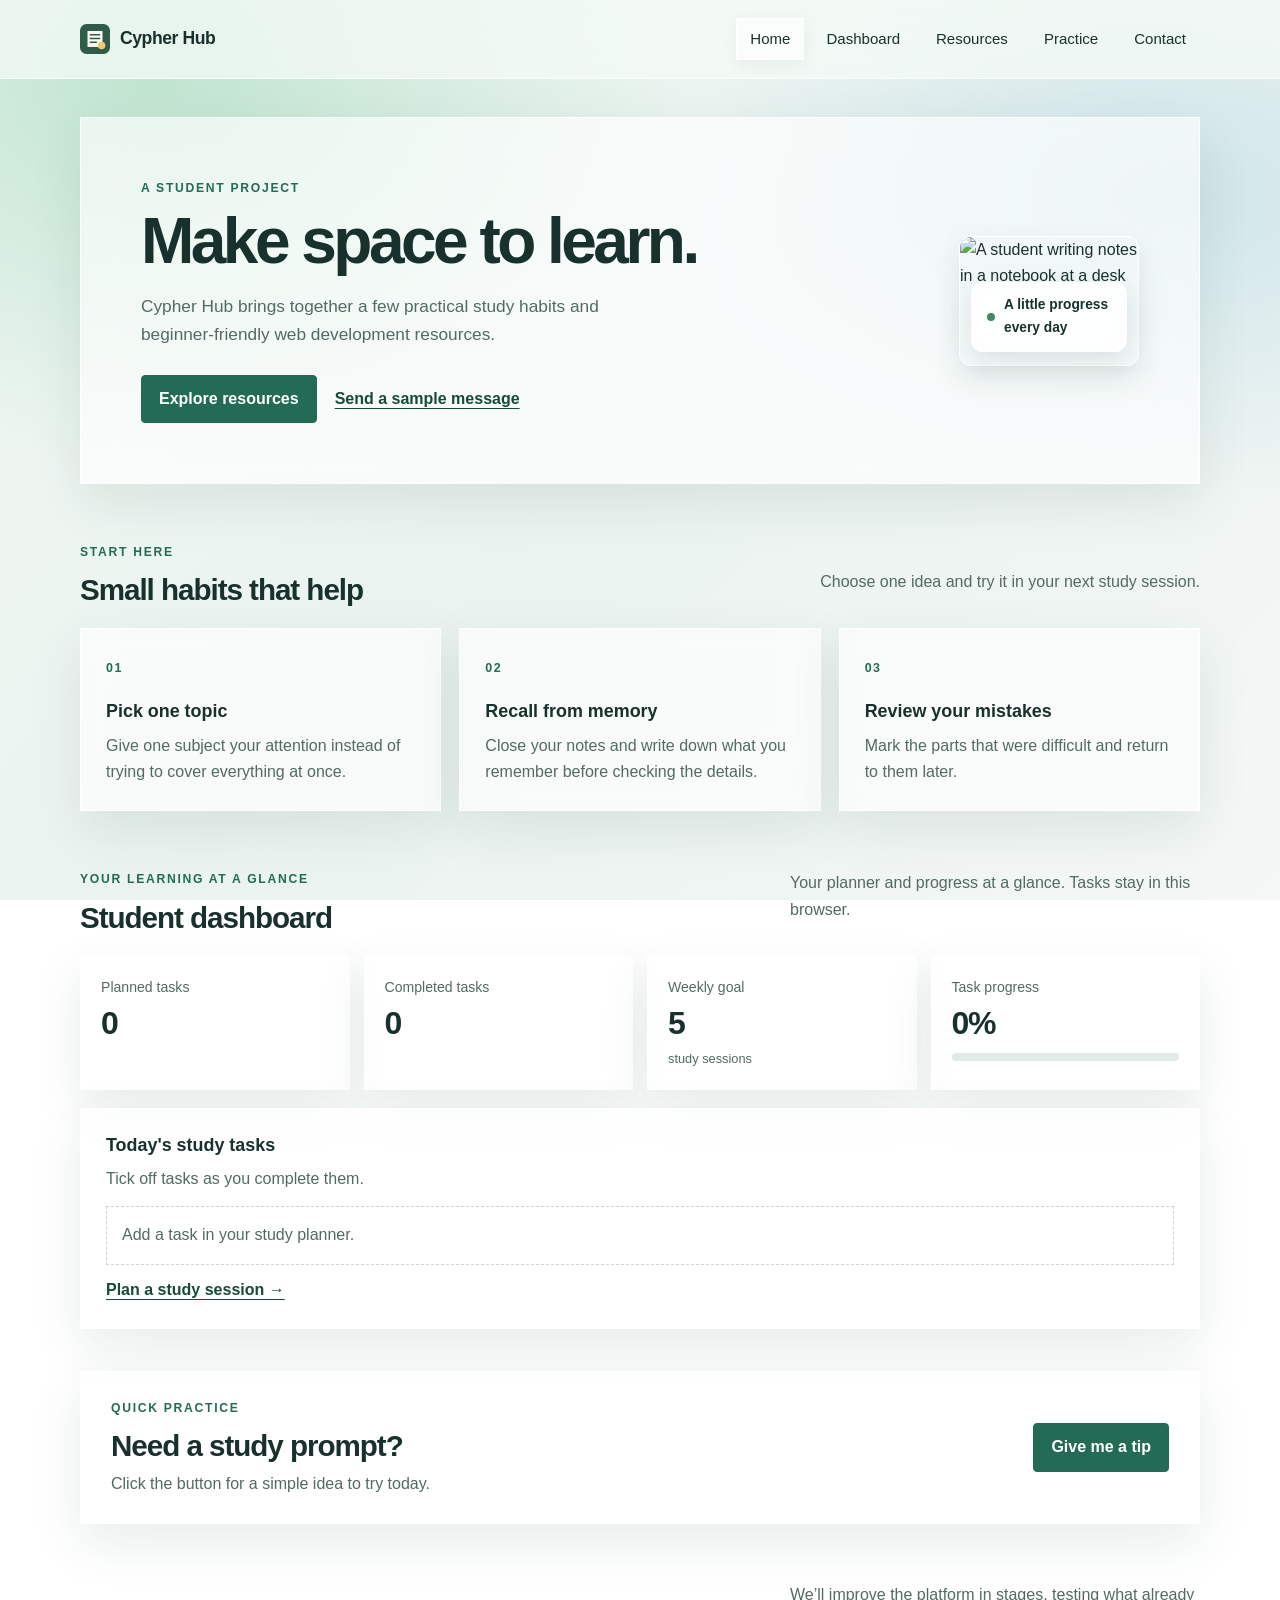
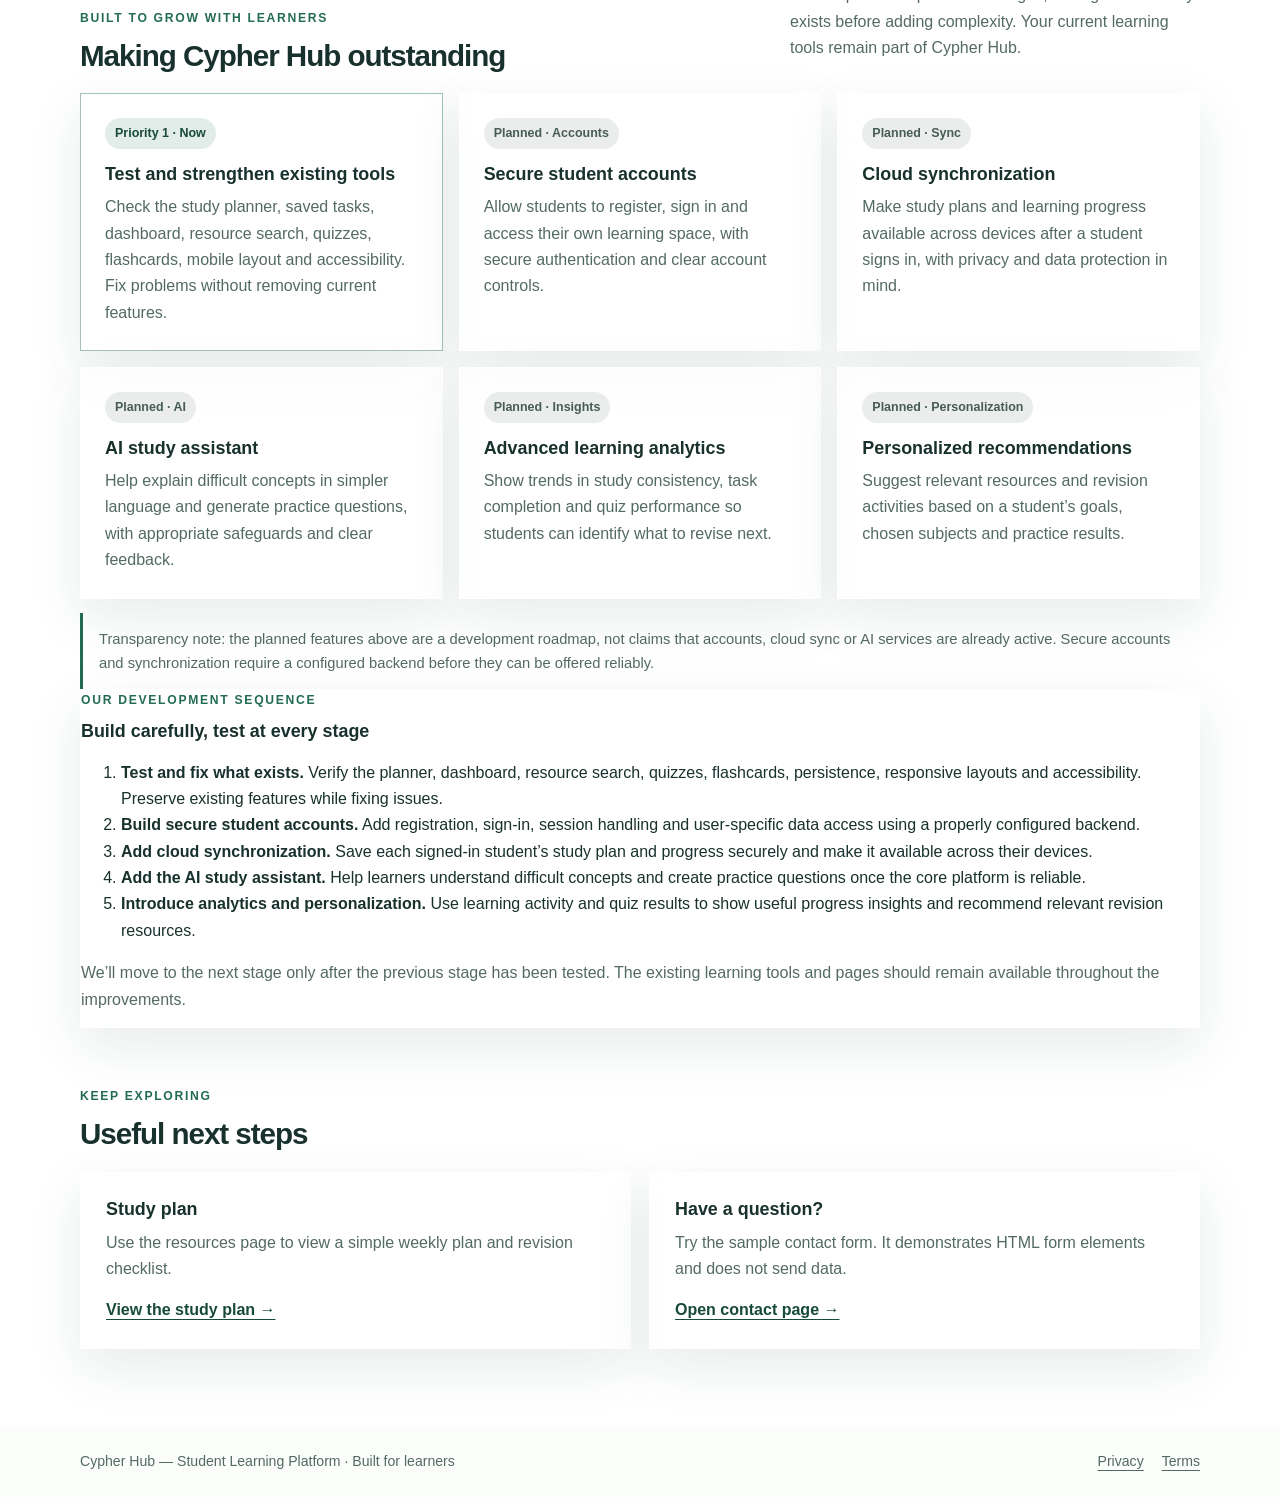
==== commit e5607b4c: "Add staged Cypher Hub testing and development plan" ====
--- a/index.html
+++ b/index.html
@@ -112,6 +112,18 @@
         </article>
       </div>
       <p class="roadmap-note">Transparency note: the planned features above are a development roadmap, not claims that accounts, cloud sync or AI services are already active. Secure accounts and synchronization require a configured backend before they can be offered reliably.</p>
+      <div class="glass-panel roadmap-sequence">
+        <p class="eyebrow">Our development sequence</p>
+        <h3>Build carefully, test at every stage</h3>
+        <ol>
+          <li><strong>Test and fix what exists.</strong> Verify the planner, dashboard, resource search, quizzes, flashcards, persistence, responsive layouts and accessibility. Preserve existing features while fixing issues.</li>
+          <li><strong>Build secure student accounts.</strong> Add registration, sign-in, session handling and user-specific data access using a properly configured backend.</li>
+          <li><strong>Add cloud synchronization.</strong> Save each signed-in student’s study plan and progress securely and make it available across their devices.</li>
+          <li><strong>Add the AI study assistant.</strong> Help learners understand difficult concepts and create practice questions once the core platform is reliable.</li>
+          <li><strong>Introduce analytics and personalization.</strong> Use learning activity and quiz results to show useful progress insights and recommend relevant revision resources.</li>
+        </ol>
+        <p class="muted">We’ll move to the next stage only after the previous stage has been tested. The existing learning tools and pages should remain available throughout the improvements.</p>
+      </div>
     </section>
 
     <section class="section-block">
--- a/style.css
+++ b/style.css
@@ -252,3 +252,16 @@
 .flashcard{display:grid;align-content:center;min-height:170px;margin:16px 0;padding:22px;border:1px solid rgba(255,255,255,.95);background:linear-gradient(135deg,rgba(255,255,255,.8),rgba(218,239,226,.7));text-align:center}.flashcard .eyebrow{margin-bottom:14px}.flashcard-text{margin:0;font-size:1.25rem;font-weight:750}.flashcard-actions{display:flex;flex-wrap:wrap;gap:9px;margin-top:10px}
 @media(max-width:900px){.dashboard-stats{grid-template-columns:repeat(2,minmax(0,1fr))}.planner-form{grid-template-columns:repeat(2,minmax(0,1fr))}}
 @media(max-width:600px){.dashboard-stats,.planner-form,.resource-controls{grid-template-columns:1fr}.planner-form .button,.planner-form .form-notice{grid-column:auto}.planner-task{align-items:flex-start}.planner-toolbar{align-items:flex-start;flex-direction:column}}
+
+
+/* Cypher Hub growth roadmap — additive styles; existing layouts remain intact. */
+.roadmap-grid{display:grid;grid-template-columns:repeat(3,minmax(0,1fr));gap:16px}
+.roadmap-card{padding:24px;min-width:0}
+.roadmap-card h3{margin:14px 0 8px}
+.roadmap-card p{margin:0;color:var(--muted)}
+.roadmap-status{display:inline-flex;align-items:center;padding:5px 10px;border-radius:99px;background:rgba(35,107,84,.13);color:var(--green-dark);font-size:.78rem;font-weight:750}
+.roadmap-planned{background:rgba(82,106,99,.12);color:#465c54}
+.roadmap-priority{border-color:rgba(35,107,84,.42);background:rgba(255,255,255,.78)}
+.roadmap-note{margin:14px 0 0;padding:14px 16px;border-left:3px solid var(--green);background:rgba(255,255,255,.42);color:var(--muted);font-size:.92rem}
+@media(max-width:900px){.roadmap-grid{grid-template-columns:repeat(2,minmax(0,1fr))}}
+@media(max-width:600px){.roadmap-grid{grid-template-columns:1fr}.roadmap-card{padding:21px}}
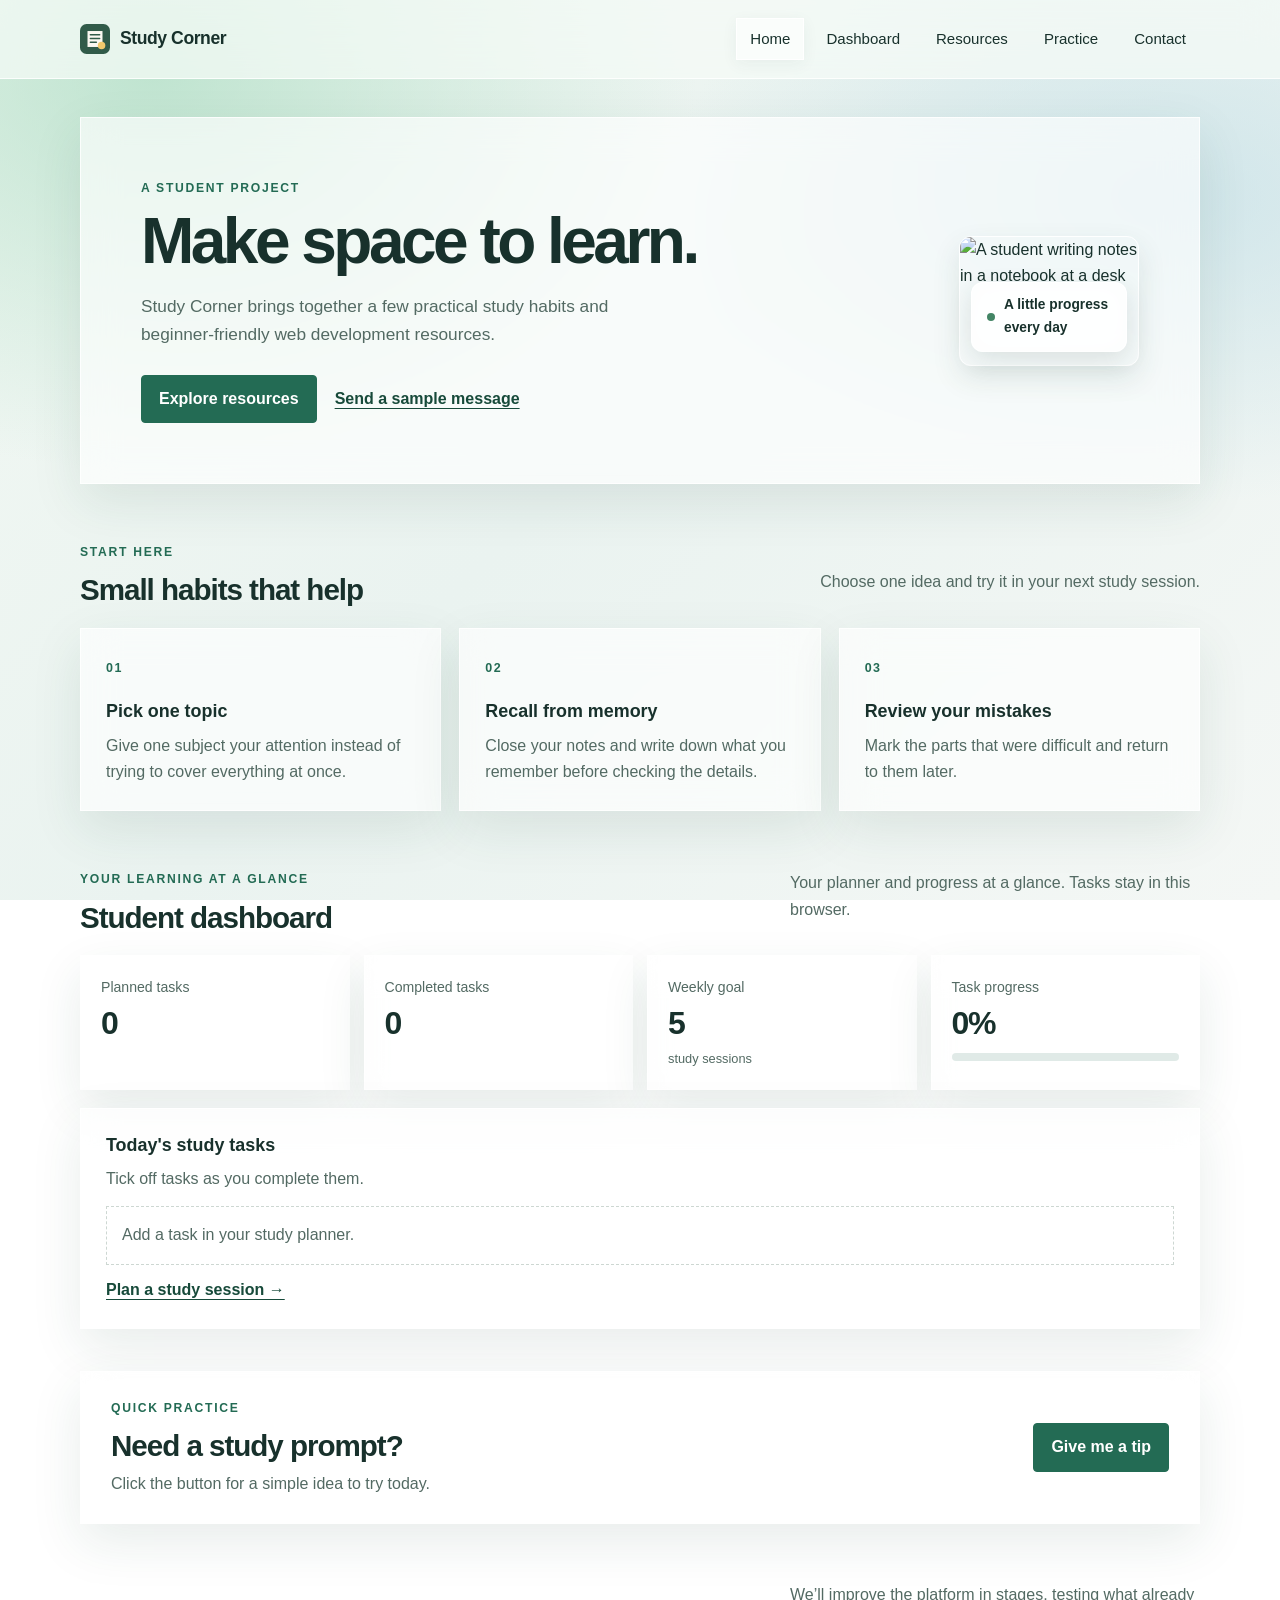
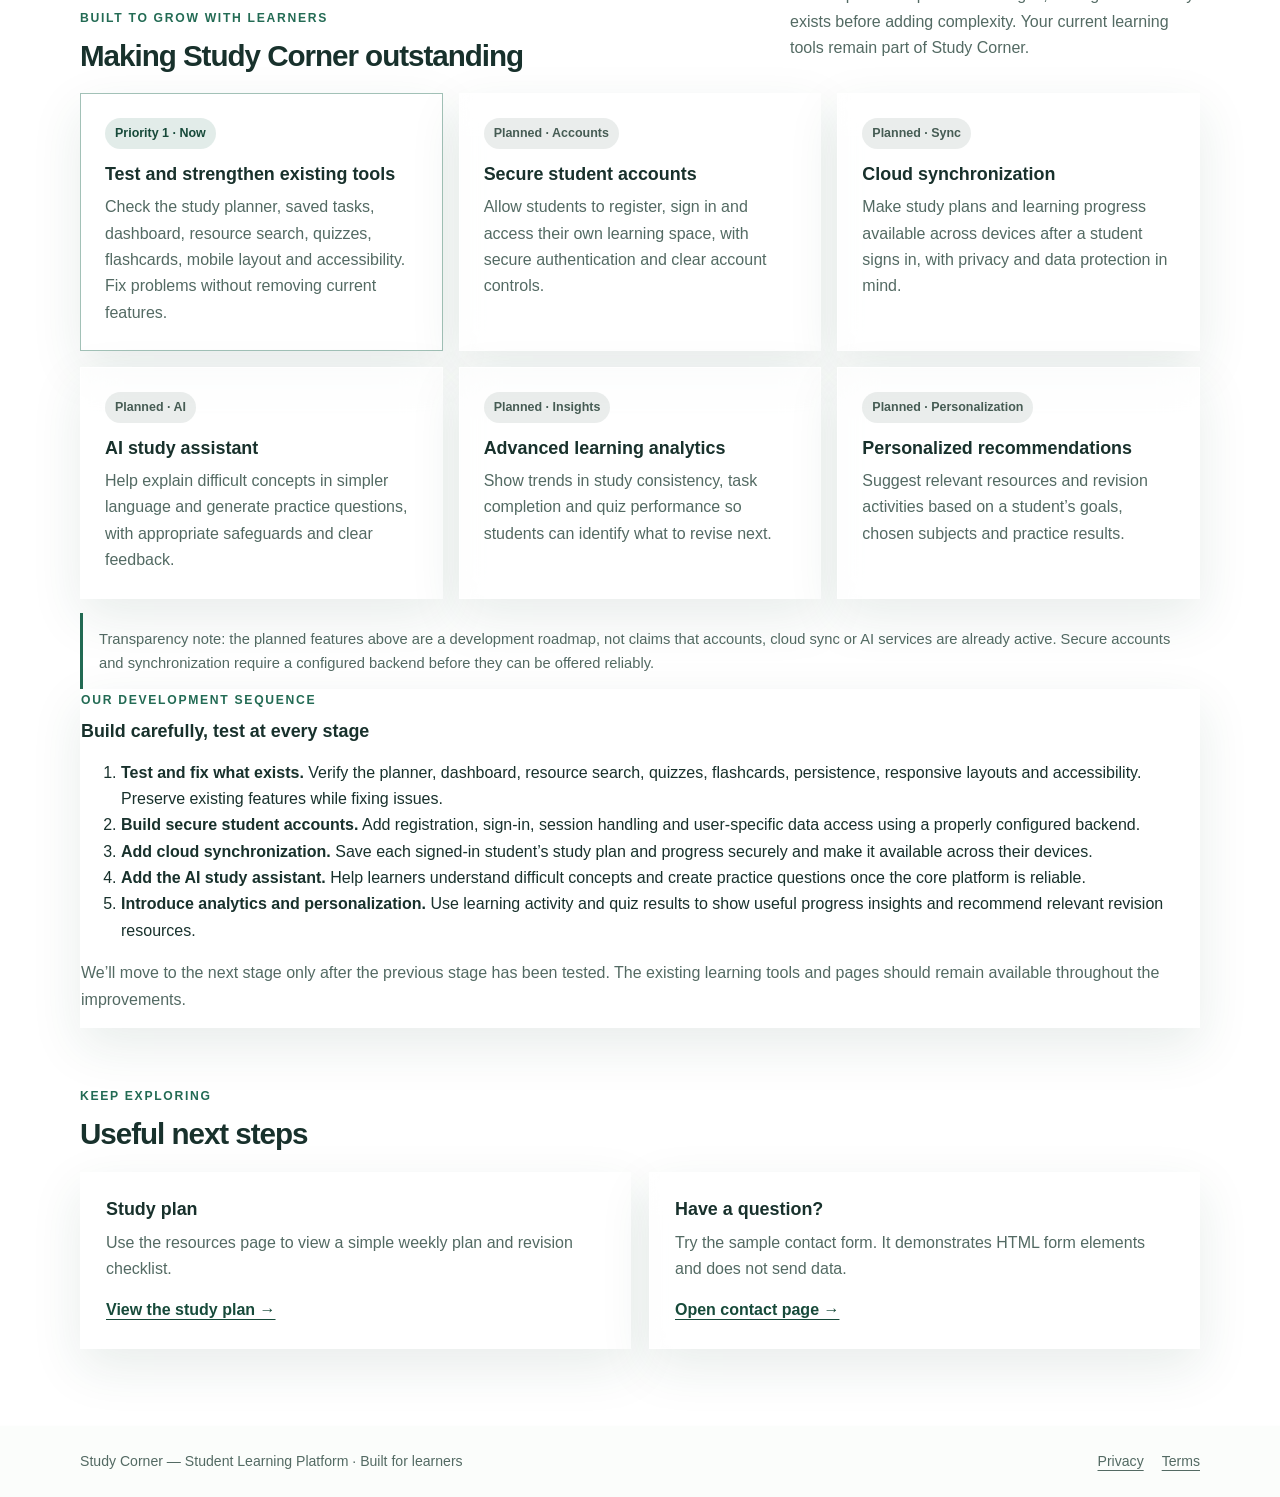
==== commit 1c5d1774: "Rename Cypher Hub to Study Corner" ====
--- a/index.html
+++ b/index.html
@@ -3,8 +3,8 @@
 <head>
   <meta charset="UTF-8">
   <meta name="viewport" content="width=device-width, initial-scale=1.0">
-  <meta name="description" content="Cypher Hub — Student Learning Platform: resources, study planning, quizzes and revision tools.">
-  <title>Cypher Hub — Student Learning Platform | Home</title>
+  <meta name="description" content="Study Corner — Student Learning Platform: resources, study planning, quizzes and revision tools.">
+  <title>Study Corner — Student Learning Platform | Home</title>
   <link rel="stylesheet" href="style.css">
   <link rel="icon" href="favicon.svg" type="image/svg+xml">
 </head>
@@ -12,7 +12,7 @@
   <!-- Main navigation links the three assignment pages together. -->
   <header class="site-header">
     <nav class="navbar" aria-label="Main navigation">
-      <a class="logo" href="index.html"><img src="favicon.svg" alt="" width="30" height="30"> Cypher Hub</a>
+      <a class="logo" href="index.html"><img src="favicon.svg" alt="" width="30" height="30"> Study Corner</a>
       <ul class="nav-links">
         <li><a class="active" aria-current="page" href="index.html">Home</a></li>
         <li><a href="index.html#dashboard">Dashboard</a></li>
@@ -28,7 +28,7 @@
       <div class="hero-copy">
         <p class="eyebrow">A student project</p>
         <h1>Make space to learn.</h1>
-        <p>Cypher Hub brings together a few practical study habits and beginner-friendly web development resources.</p>
+        <p>Study Corner brings together a few practical study habits and beginner-friendly web development resources.</p>
         <div class="hero-actions">
           <a class="button button-primary" href="resources.html">Explore resources</a>
           <a class="text-link" href="contact.html">Send a sample message</a>
@@ -76,8 +76,8 @@
 
     <section class="section-block" id="platform-roadmap">
       <div class="section-heading">
-        <div><p class="eyebrow">Built to grow with learners</p><h2>Making Cypher Hub outstanding</h2></div>
-        <p>We’ll improve the platform in stages, testing what already exists before adding complexity. Your current learning tools remain part of Cypher Hub.</p>
+        <div><p class="eyebrow">Built to grow with learners</p><h2>Making Study Corner outstanding</h2></div>
+        <p>We’ll improve the platform in stages, testing what already exists before adding complexity. Your current learning tools remain part of Study Corner.</p>
       </div>
       <div class="roadmap-grid">
         <article class="glass-panel roadmap-card roadmap-priority">
@@ -146,7 +146,7 @@
   </main>
 
   <footer class="site-footer">
-    <p>Cypher Hub — Student Learning Platform · Built for learners</p>
+    <p>Study Corner — Student Learning Platform · Built for learners</p>
     <div class="footer-links"><a href="privacy.html">Privacy</a><a href="terms.html">Terms</a></div>
   </footer>
   <script src="app.js" defer></script>
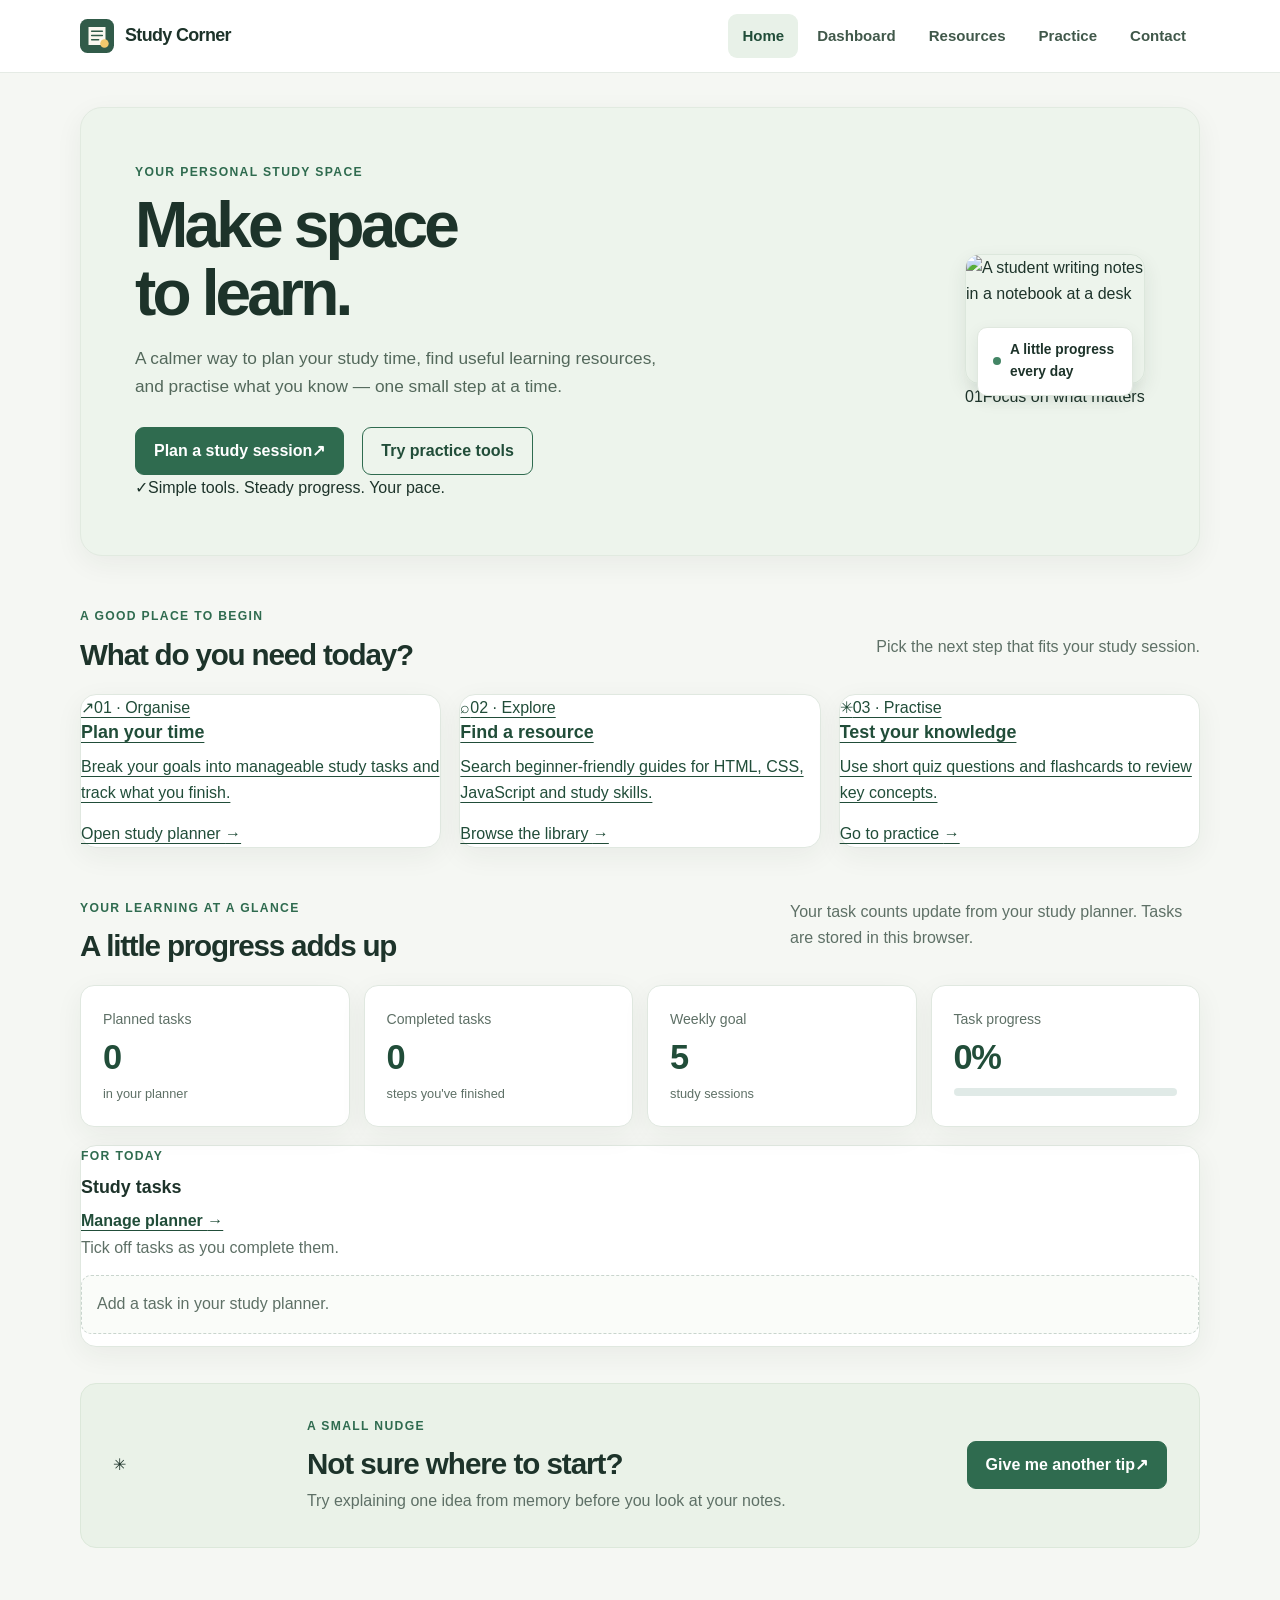
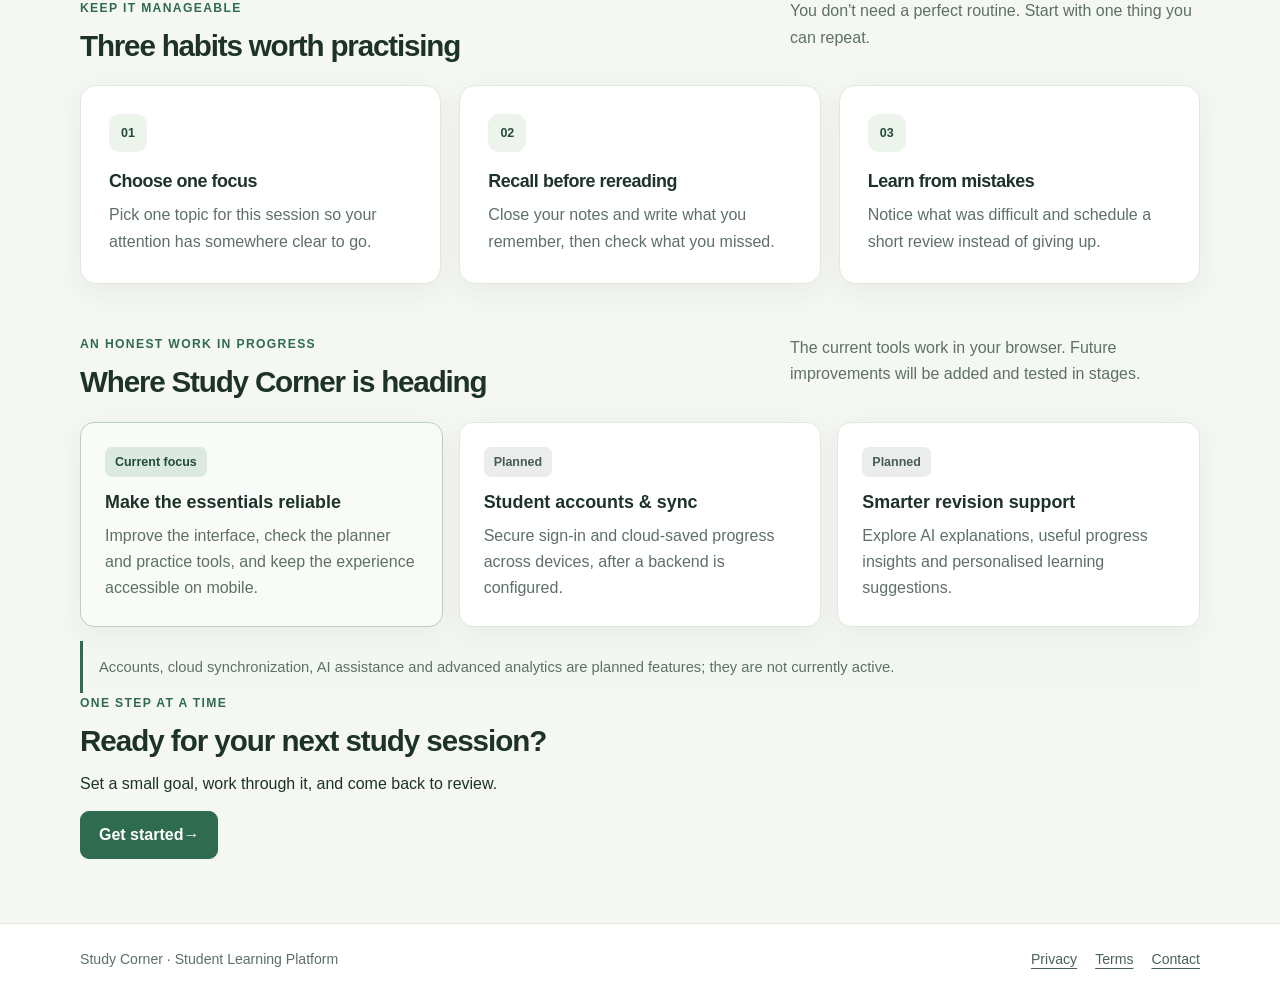
==== commit b1cfcf32: "Redesign Study Corner homepage for clearer student experience" ====
--- a/index.html
+++ b/index.html
@@ -3,159 +3,128 @@
 <head>
   <meta charset="UTF-8">
   <meta name="viewport" content="width=device-width, initial-scale=1.0">
-  <meta name="description" content="Study Corner — Student Learning Platform: resources, study planning, quizzes and revision tools.">
-  <title>Study Corner — Student Learning Platform | Home</title>
+  <meta name="description" content="Study Corner — a calm student learning space for study planning, learning resources, quizzes and revision tools.">
+  <meta name="theme-color" content="#f5f7f3">
+  <title>Study Corner — Make space to learn</title>
   <link rel="stylesheet" href="style.css">
   <link rel="icon" href="favicon.svg" type="image/svg+xml">
 </head>
 <body>
-  <!-- Main navigation links the three assignment pages together. -->
+  <a class="skip-link" href="#main-content">Skip to content</a>
   <header class="site-header">
     <nav class="navbar" aria-label="Main navigation">
-      <a class="logo" href="index.html"><img src="favicon.svg" alt="" width="30" height="30"> Study Corner</a>
+      <a class="logo" href="index.html"><img src="favicon.svg" alt="" width="34" height="34"><span>Study Corner</span></a>
       <ul class="nav-links">
         <li><a class="active" aria-current="page" href="index.html">Home</a></li>
-        <li><a href="index.html#dashboard">Dashboard</a></li>
-        <li><a href="resources.html">Resources</a></li>
+        <li><a href="#dashboard">Dashboard</a></li>
+        <li><a href="resources.html#learning-library">Resources</a></li>
         <li><a href="resources.html#practice-centre">Practice</a></li>
         <li><a href="contact.html">Contact</a></li>
       </ul>
     </nav>
   </header>
 
-  <main id="main-content" class="page-wrap">
-    <section class="hero glass-panel">
+  <main id="main-content" class="page-wrap home-page">
+    <section class="hero glass-panel" aria-labelledby="hero-title">
       <div class="hero-copy">
-        <p class="eyebrow">A student project</p>
-        <h1>Make space to learn.</h1>
-        <p>Study Corner brings together a few practical study habits and beginner-friendly web development resources.</p>
+        <p class="eyebrow"><span class="eyebrow-mark" aria-hidden="true"></span> Your personal study space</p>
+        <h1 id="hero-title">Make space<br>to <span class="hero-highlight">learn.</span></h1>
+        <p>A calmer way to plan your study time, find useful learning resources, and practise what you know — one small step at a time.</p>
         <div class="hero-actions">
-          <a class="button button-primary" href="resources.html">Explore resources</a>
-          <a class="text-link" href="contact.html">Send a sample message</a>
+          <a class="button button-primary" href="resources.html#study-planner">Plan a study session <span aria-hidden="true">↗</span></a>
+          <a class="button button-secondary" href="resources.html#practice-centre">Try practice tools</a>
         </div>
+        <div class="hero-note"><span class="hero-note-icon" aria-hidden="true">✓</span><span>Simple tools. Steady progress. Your pace.</span></div>
       </div>
       <div class="hero-art">
-        <img class="hero-photo" src="https://images.unsplash.com/photo-1434030216411-0b793f4b4173?auto=format&fit=crop&w=1200&q=85" alt="A student writing notes in a notebook at a desk" width="1200" height="1500" fetchpriority="high">
+        <img class="hero-photo" src="https://images.unsplash.com/photo-1434030216411-0b793f4b4173?auto=format&fit=crop&w=600&q=80" alt="A student writing notes in a notebook at a desk" width="600" height="400" fetchpriority="high">
         <div class="photo-caption"><span class="caption-dot"></span> A little progress every day</div>
+        <div class="hero-art-label" aria-hidden="true"><span>01</span><span>Focus on what matters</span></div>
       </div>
     </section>
 
-    <section class="section-block">
+    <section class="section-block home-start" aria-labelledby="start-title">
       <div class="section-heading">
-        <div><p class="eyebrow">Start here</p><h2>Small habits that help</h2></div>
-        <p>Choose one idea and try it in your next study session.</p>
+        <div><p class="eyebrow">A good place to begin</p><h2 id="start-title">What do you need today?</h2></div>
+        <p>Pick the next step that fits your study session.</p>
       </div>
-      <div class="three-columns">
-        <article class="glass-panel info-panel">
-          <span class="number">01</span>
-          <h3>Pick one topic</h3>
-          <p>Give one subject your attention instead of trying to cover everything at once.</p>
-        </article>
-        <article class="glass-panel info-panel">
-          <span class="number">02</span>
-          <h3>Recall from memory</h3>
-          <p>Close your notes and write down what you remember before checking the details.</p>
-        </article>
-        <article class="glass-panel info-panel">
-          <span class="number">03</span>
-          <h3>Review your mistakes</h3>
-          <p>Mark the parts that were difficult and return to them later.</p>
-        </article>
+      <div class="three-columns home-feature-grid">
+        <a class="glass-panel home-feature-card" href="resources.html#study-planner">
+          <span class="feature-icon" aria-hidden="true">↗</span><span class="feature-kicker">01 · Organise</span>
+          <h3>Plan your time</h3><p>Break your goals into manageable study tasks and track what you finish.</p><span class="feature-link">Open study planner <span aria-hidden="true">→</span></span>
+        </a>
+        <a class="glass-panel home-feature-card" href="resources.html#learning-library">
+          <span class="feature-icon" aria-hidden="true">⌕</span><span class="feature-kicker">02 · Explore</span>
+          <h3>Find a resource</h3><p>Search beginner-friendly guides for HTML, CSS, JavaScript and study skills.</p><span class="feature-link">Browse the library <span aria-hidden="true">→</span></span>
+        </a>
+        <a class="glass-panel home-feature-card" href="resources.html#practice-centre">
+          <span class="feature-icon" aria-hidden="true">✳</span><span class="feature-kicker">03 · Practise</span>
+          <h3>Test your knowledge</h3><p>Use short quiz questions and flashcards to review key concepts.</p><span class="feature-link">Go to practice <span aria-hidden="true">→</span></span>
+        </a>
       </div>
     </section>
 
-    <section class="section-block" id="dashboard"><div class="section-heading"><div><p class="eyebrow">Your learning at a glance</p><h2>Student dashboard</h2></div><p>Your planner and progress at a glance. Tasks stay in this browser.</p></div><div class="dashboard-stats"><article class="glass-panel stat-card"><span>Planned tasks</span><strong id="stat-total">0</strong></article><article class="glass-panel stat-card"><span>Completed tasks</span><strong id="stat-done">0</strong></article><article class="glass-panel stat-card"><span>Weekly goal</span><strong id="stat-goal">5</strong><span class="stat-caption">study sessions</span></article><article class="glass-panel stat-card"><span>Task progress</span><strong id="progress-value">0%</strong><div class="progress-track" role="progressbar" aria-label="Study task completion" aria-valuemin="0" aria-valuemax="100"><span id="progress-bar"></span></div></article></div><div class="glass-panel info-panel dashboard-today"><h3>Today's study tasks</h3><p class="muted">Tick off tasks as you complete them.</p><ul id="dashboard-tasks" class="task-list"><li class="empty-state">Add a task in your study planner.</li></ul><a class="text-link" href="resources.html#study-planner">Plan a study session →</a></div></section>
-    <section class="practice-panel glass-panel" id="quick-practice">
-      <div>
-        <p class="eyebrow">Quick practice</p>
-        <h2>Need a study prompt?</h2>
-        <p id="study-prompt">Click the button for a simple idea to try today.</p>
+    <section class="section-block dashboard-section" id="dashboard" aria-labelledby="dashboard-title">
+      <div class="section-heading">
+        <div><p class="eyebrow">Your learning at a glance</p><h2 id="dashboard-title">A little progress adds up</h2></div>
+        <p>Your task counts update from your study planner. Tasks are stored in this browser.</p>
       </div>
-      <button class="button button-primary" id="prompt-button" type="button">Give me a tip</button>
-    </section>
-
-    <section class="section-block" id="platform-roadmap">
-      <div class="section-heading">
-        <div><p class="eyebrow">Built to grow with learners</p><h2>Making Study Corner outstanding</h2></div>
-        <p>We’ll improve the platform in stages, testing what already exists before adding complexity. Your current learning tools remain part of Study Corner.</p>
+      <div class="dashboard-stats">
+        <article class="glass-panel stat-card"><span>Planned tasks</span><strong id="stat-total">0</strong><span class="stat-caption">in your planner</span></article>
+        <article class="glass-panel stat-card"><span>Completed tasks</span><strong id="stat-done">0</strong><span class="stat-caption">steps you've finished</span></article>
+        <article class="glass-panel stat-card"><span>Weekly goal</span><strong id="stat-goal">5</strong><span class="stat-caption">study sessions</span></article>
+        <article class="glass-panel stat-card"><span>Task progress</span><strong id="progress-value">0%</strong><div class="progress-track" role="progressbar" aria-label="Study task completion" aria-valuemin="0" aria-valuemax="100" aria-valuenow="0"><span id="progress-bar"></span></div></article>
       </div>
-      <div class="roadmap-grid">
-        <article class="glass-panel roadmap-card roadmap-priority">
-          <span class="roadmap-status">Priority 1 · Now</span>
-          <h3>Test and strengthen existing tools</h3>
-          <p>Check the study planner, saved tasks, dashboard, resource search, quizzes, flashcards, mobile layout and accessibility. Fix problems without removing current features.</p>
-        </article>
-        <article class="glass-panel roadmap-card">
-          <span class="roadmap-status roadmap-planned">Planned · Accounts</span>
-          <h3>Secure student accounts</h3>
-          <p>Allow students to register, sign in and access their own learning space, with secure authentication and clear account controls.</p>
-        </article>
-        <article class="glass-panel roadmap-card">
-          <span class="roadmap-status roadmap-planned">Planned · Sync</span>
-          <h3>Cloud synchronization</h3>
-          <p>Make study plans and learning progress available across devices after a student signs in, with privacy and data protection in mind.</p>
-        </article>
-        <article class="glass-panel roadmap-card">
-          <span class="roadmap-status roadmap-planned">Planned · AI</span>
-          <h3>AI study assistant</h3>
-          <p>Help explain difficult concepts in simpler language and generate practice questions, with appropriate safeguards and clear feedback.</p>
-        </article>
-        <article class="glass-panel roadmap-card">
-          <span class="roadmap-status roadmap-planned">Planned · Insights</span>
-          <h3>Advanced learning analytics</h3>
-          <p>Show trends in study consistency, task completion and quiz performance so students can identify what to revise next.</p>
-        </article>
-        <article class="glass-panel roadmap-card">
-          <span class="roadmap-status roadmap-planned">Planned · Personalization</span>
-          <h3>Personalized recommendations</h3>
-          <p>Suggest relevant resources and revision activities based on a student’s goals, chosen subjects and practice results.</p>
-        </article>
-      </div>
-      <p class="roadmap-note">Transparency note: the planned features above are a development roadmap, not claims that accounts, cloud sync or AI services are already active. Secure accounts and synchronization require a configured backend before they can be offered reliably.</p>
-      <div class="glass-panel roadmap-sequence">
-        <p class="eyebrow">Our development sequence</p>
-        <h3>Build carefully, test at every stage</h3>
-        <ol>
-          <li><strong>Test and fix what exists.</strong> Verify the planner, dashboard, resource search, quizzes, flashcards, persistence, responsive layouts and accessibility. Preserve existing features while fixing issues.</li>
-          <li><strong>Build secure student accounts.</strong> Add registration, sign-in, session handling and user-specific data access using a properly configured backend.</li>
-          <li><strong>Add cloud synchronization.</strong> Save each signed-in student’s study plan and progress securely and make it available across their devices.</li>
-          <li><strong>Add the AI study assistant.</strong> Help learners understand difficult concepts and create practice questions once the core platform is reliable.</li>
-          <li><strong>Introduce analytics and personalization.</strong> Use learning activity and quiz results to show useful progress insights and recommend relevant revision resources.</li>
-        </ol>
-        <p class="muted">We’ll move to the next stage only after the previous stage has been tested. The existing learning tools and pages should remain available throughout the improvements.</p>
+      <div class="glass-panel dashboard-today">
+        <div class="dashboard-today-heading"><div><p class="eyebrow">For today</p><h3>Study tasks</h3></div><a class="text-link" href="resources.html#study-planner">Manage planner <span aria-hidden="true">→</span></a></div>
+        <p class="muted">Tick off tasks as you complete them.</p>
+        <ul id="dashboard-tasks" class="task-list"><li class="empty-state">Add a task in your study planner.</li></ul>
       </div>
     </section>
 
-    <section class="section-block">
-      <div class="section-heading">
-        <div><p class="eyebrow">Keep exploring</p><h2>Useful next steps</h2></div>
+    <section class="practice-panel glass-panel home-prompt" id="quick-practice">
+      <div class="prompt-symbol" aria-hidden="true">✳</div>
+      <div class="prompt-copy"><p class="eyebrow">A small nudge</p><h2>Not sure where to start?</h2><p id="study-prompt">Try explaining one idea from memory before you look at your notes.</p></div>
+      <button class="button button-primary" id="prompt-button" type="button">Give me another tip <span aria-hidden="true">↗</span></button>
+    </section>
+
+    <section class="section-block home-habits" aria-labelledby="habits-title">
+      <div class="section-heading"><div><p class="eyebrow">Keep it manageable</p><h2 id="habits-title">Three habits worth practising</h2></div><p>You don't need a perfect routine. Start with one thing you can repeat.</p></div>
+      <div class="three-columns">
+        <article class="glass-panel info-panel habit-card"><span class="number">01</span><h3>Choose one focus</h3><p>Pick one topic for this session so your attention has somewhere clear to go.</p></article>
+        <article class="glass-panel info-panel habit-card"><span class="number">02</span><h3>Recall before rereading</h3><p>Close your notes and write what you remember, then check what you missed.</p></article>
+        <article class="glass-panel info-panel habit-card"><span class="number">03</span><h3>Learn from mistakes</h3><p>Notice what was difficult and schedule a short review instead of giving up.</p></article>
       </div>
-      <div class="two-columns">
-        <div class="glass-panel info-panel">
-          <h3>Study plan</h3>
-          <p>Use the resources page to view a simple weekly plan and revision checklist.</p>
-          <a class="text-link" href="resources.html">View the study plan →</a>
-        </div>
-        <div class="glass-panel info-panel">
-          <h3>Have a question?</h3>
-          <p>Try the sample contact form. It demonstrates HTML form elements and does not send data.</p>
-          <a class="text-link" href="contact.html">Open contact page →</a>
-        </div>
+    </section>
+
+    <section class="section-block roadmap-section" id="platform-roadmap">
+      <div class="section-heading"><div><p class="eyebrow">An honest work in progress</p><h2>Where Study Corner is heading</h2></div><p>The current tools work in your browser. Future improvements will be added and tested in stages.</p></div>
+      <div class="roadmap-grid">
+        <article class="glass-panel roadmap-card roadmap-priority"><span class="roadmap-status">Current focus</span><h3>Make the essentials reliable</h3><p>Improve the interface, check the planner and practice tools, and keep the experience accessible on mobile.</p></article>
+        <article class="glass-panel roadmap-card"><span class="roadmap-status roadmap-planned">Planned</span><h3>Student accounts &amp; sync</h3><p>Secure sign-in and cloud-saved progress across devices, after a backend is configured.</p></article>
+        <article class="glass-panel roadmap-card"><span class="roadmap-status roadmap-planned">Planned</span><h3>Smarter revision support</h3><p>Explore AI explanations, useful progress insights and personalised learning suggestions.</p></article>
       </div>
+      <p class="roadmap-note">Accounts, cloud synchronization, AI assistance and advanced analytics are planned features; they are not currently active.</p>
+    </section>
+
+    <section class="home-bottom-cta">
+      <div><p class="eyebrow">One step at a time</p><h2>Ready for your next study session?</h2><p>Set a small goal, work through it, and come back to review.</p></div>
+      <a class="button button-primary" href="resources.html#study-planner">Get started <span aria-hidden="true">→</span></a>
     </section>
   </main>
 
   <footer class="site-footer">
-    <p>Study Corner — Student Learning Platform · Built for learners</p>
-    <div class="footer-links"><a href="privacy.html">Privacy</a><a href="terms.html">Terms</a></div>
+    <p>Study Corner <span aria-hidden="true">·</span> Student Learning Platform</p>
+    <div class="footer-links"><a href="privacy.html">Privacy</a><a href="terms.html">Terms</a><a href="contact.html">Contact</a></div>
   </footer>
   <script src="app.js" defer></script>
   <script>
-    // A small button interaction for practising HTML buttons and IDs.
     const prompts = [
       "Explain one concept aloud without looking at your notes.",
       "Write three questions about today's lesson and answer them.",
-      "Review one mistake and explain how to avoid it next time."
+      "Review one mistake and explain how to avoid it next time.",
+      "Study for 20 focused minutes, then take a short break.",
+      "Write down the one thing you want to remember from today's lesson."
     ];
     let promptIndex = 0;
     document.getElementById("prompt-button").addEventListener("click", function () {
--- a/style.css
+++ b/style.css
@@ -242,7 +242,7 @@
   *, *::before, *::after { animation: none !important; transition: none !important; }
 }
 
-/* Cypher Hub platform additions */
+/* Study Corner platform additions */
 .button-small{min-height:36px;padding:6px 11px;font-size:.85rem}.button-quiet{border-color:rgba(35,107,84,.25);background:rgba(255,255,255,.62);color:var(--green-dark)}.button-quiet:hover{background:#fff}
 .dashboard-stats{display:grid;grid-template-columns:repeat(4,minmax(0,1fr));gap:14px;margin-bottom:18px}.stat-card{display:flex;flex-direction:column;gap:5px;padding:20px}.stat-card>span:first-child{color:var(--muted);font-size:.88rem}.stat-card strong{font-size:2rem;line-height:1.2;letter-spacing:-.04em}.stat-caption{color:var(--muted);font-size:.8rem}.progress-track{height:8px;width:100%;margin-top:5px;overflow:hidden;border-radius:99px;background:rgba(35,107,84,.14)}.progress-track span{display:block;width:0;height:100%;border-radius:99px;background:var(--green);transition:width .2s ease}
 .task-list,.planner-list{display:grid;gap:9px;margin:0 0 12px;padding:0;list-style:none}.task-row,.planner-task{display:flex;align-items:center;justify-content:space-between;gap:14px;padding:12px 14px;border:1px solid rgba(49,91,72,.14);background:rgba(255,255,255,.42)}.task-row label,.planner-task label{display:flex;align-items:flex-start;gap:10px}.task-done{color:var(--muted);text-decoration:line-through}.empty-state{padding:15px;color:var(--muted);border:1px dashed rgba(49,91,72,.24)}
@@ -254,7 +254,7 @@
 @media(max-width:600px){.dashboard-stats,.planner-form,.resource-controls{grid-template-columns:1fr}.planner-form .button,.planner-form .form-notice{grid-column:auto}.planner-task{align-items:flex-start}.planner-toolbar{align-items:flex-start;flex-direction:column}}
 
 
-/* Cypher Hub growth roadmap — additive styles; existing layouts remain intact. */
+/* Study Corner growth roadmap — additive styles; existing layouts remain intact. */
 .roadmap-grid{display:grid;grid-template-columns:repeat(3,minmax(0,1fr));gap:16px}
 .roadmap-card{padding:24px;min-width:0}
 .roadmap-card h3{margin:14px 0 8px}
@@ -265,3 +265,194 @@
 .roadmap-note{margin:14px 0 0;padding:14px 16px;border-left:3px solid var(--green);background:rgba(255,255,255,.42);color:var(--muted);font-size:.92rem}
 @media(max-width:900px){.roadmap-grid{grid-template-columns:repeat(2,minmax(0,1fr))}}
 @media(max-width:600px){.roadmap-grid{grid-template-columns:1fr}.roadmap-card{padding:21px}}
+
+
+/* Study Corner UI refinement: calm, consistent, readable, and mobile-first. */
+:root {
+  --ink: #1d332a;
+  --muted: #5e7066;
+  --green: #2f6b4f;
+  --green-dark: #214d39;
+  --line: #e0e8e0;
+  --glass: #ffffff;
+  --glass-strong: #ffffff;
+  --shadow: 0 8px 28px rgba(29, 51, 42, 0.06);
+}
+html { scroll-behavior: auto; }
+body {
+  background: #f5f7f3;
+  background-image: none;
+  background-attachment: initial;
+  color: var(--ink);
+}
+.site-header {
+  background: rgba(255,255,255,.96);
+  border-bottom: 1px solid #e5ebe5;
+  backdrop-filter: none;
+  -webkit-backdrop-filter: none;
+}
+.navbar { min-height: 72px; }
+.logo { gap: 11px; font-size: 1.12rem; letter-spacing: -.035em; }
+.logo img { width: 34px; height: 34px; }
+.nav-links { gap: 5px; }
+.nav-links a {
+  padding: 9px 13px;
+  border-radius: 9px;
+  color: #40584a;
+  font-weight: 600;
+}
+.nav-links a:hover {
+  border-color: transparent;
+  background: #f0f5ef;
+  box-shadow: none;
+}
+.nav-links a.active {
+  border-color: transparent;
+  background: #e8f1e8;
+  color: var(--green-dark);
+  box-shadow: none;
+}
+.page-wrap { margin-top: 34px; margin-bottom: 64px; }
+.glass-panel {
+  border: 1px solid var(--line);
+  border-radius: 16px;
+  background: #fff;
+  box-shadow: var(--shadow);
+  backdrop-filter: none;
+  -webkit-backdrop-filter: none;
+}
+.hero {
+  min-height: 320px;
+  gap: clamp(24px, 5vw, 58px);
+  padding: clamp(28px, 5vw, 54px);
+  background: #edf4ec;
+  border-color: #e1eae0;
+  border-radius: 22px;
+}
+.hero h1 { max-width: 640px; font-size: clamp(2.4rem, 5vw, 4rem); letter-spacing: -.06em; }
+.eyebrow { color: #2f6b4f; letter-spacing: .11em; }
+.hero-copy > p:not(.eyebrow) { color: #53685b; }
+.hero-photo { border-radius: 14px; border: 1px solid #dce7dc; box-shadow: 0 8px 20px rgba(29,51,42,.09); }
+.photo-caption {
+  border-radius: 10px;
+  border-color: #e0e8df;
+  background: #fff;
+  box-shadow: 0 5px 16px rgba(29,51,42,.08);
+  backdrop-filter: none;
+  -webkit-backdrop-filter: none;
+}
+.button { border-radius: 9px; min-height: 46px; padding: 10px 18px; font-weight: 700; }
+.button-primary { border-color: var(--green); background: var(--green); }
+.button-primary:hover { background: var(--green-dark); }
+.button-quiet { border-radius: 9px; background: #f7faf6; }
+.text-link { text-decoration-thickness: 1px; text-underline-offset: 4px; }
+.section-block { margin-top: 50px; }
+.section-heading { margin-bottom: 22px; }
+.section-heading h2 { letter-spacing: -.04em; }
+.section-heading > p { color: var(--muted); }
+.three-columns, .two-columns { gap: 18px; }
+.info-panel { padding: clamp(20px, 2.5vw, 28px); }
+.info-panel h3, .info-panel h2 { letter-spacing: -.025em; }
+.number {
+  display: inline-grid;
+  place-items: center;
+  width: 38px;
+  height: 38px;
+  margin-bottom: 18px;
+  border-radius: 11px;
+  background: #edf4ec;
+  color: var(--green-dark);
+  letter-spacing: 0;
+}
+.practice-panel {
+  border-radius: 16px;
+  margin-top: 36px;
+  padding: clamp(22px, 3vw, 32px);
+  background: #eaf2e8;
+  border-color: #dce8da;
+  box-shadow: none;
+}
+.dashboard-stats { gap: 14px; }
+.stat-card { min-height: 132px; padding: 22px; border-radius: 14px; }
+.stat-card strong { color: var(--green-dark); font-size: 2.15rem; }
+.dashboard-today { margin-top: 16px; }
+.task-row, .planner-task {
+  border-radius: 10px;
+  border-color: #e5ebe4;
+  background: #fbfcfa;
+}
+.empty-state { border-radius: 10px; background: #fafcf9; }
+.planner-panel { border-radius: 18px; }
+.planner-form { gap: 16px; }
+.resource-controls { gap: 14px; }
+.resource-card { min-height: 220px; border-radius: 14px; }
+.resource-tag, .roadmap-status { border-radius: 7px; }
+.quiz-option {
+  border-radius: 9px;
+  border-color: #dce5dc;
+  background: #fafcf9;
+}
+.quiz-option:hover:not(:disabled) { background: #eef5ed; }
+.flashcard {
+  border-radius: 14px;
+  border-color: #e0e8df;
+  background: #f0f5ed;
+}
+.embed-panel { border-radius: 16px; }
+.video-frame { border-radius: 12px; border-color: #e0e8df; }
+.contact-layout { gap: clamp(20px, 4vw, 36px); }
+.contact-note { border-radius: 14px; background: #f0f5ee; box-shadow: none; }
+.form-panel { border-radius: 18px; }
+input:not([type="checkbox"]):not([type="radio"]), select, textarea {
+  min-height: 47px;
+  border: 1px solid #d5e0d5;
+  border-radius: 9px;
+  background: #fff;
+}
+textarea { min-height: 130px; }
+input:not([type="checkbox"]):not([type="radio"]):focus,
+select:focus, textarea:focus { border-color: #659477; }
+.legal-content { border-radius: 16px; }
+.legal-content h2 { color: #2c4f3c; }
+.site-footer {
+  border-top: 1px solid #e2e9e1;
+  background: #fff;
+  color: #5e7066;
+}
+.footer-links a { color: #4b6254; }
+.footer-links a:hover { color: var(--green-dark); }
+.roadmap-card { border-radius: 14px; }
+.roadmap-priority { border-color: #b9d1ba; background: #f8fbf7; }
+.roadmap-note { border-radius: 0 9px 9px 0; background: #f3f7f1; }
+a:focus-visible, button:focus-visible, input:focus-visible, select:focus-visible, textarea:focus-visible {
+  outline: 3px solid #6b9c7a;
+  outline-offset: 3px;
+}
+@media (max-width: 800px) {
+  .hero { grid-template-columns: 1fr .55fr; }
+  .hero-art { justify-self: end; }
+  .section-block { margin-top: 42px; }
+}
+@media (max-width: 600px) {
+  .navbar { align-items: flex-start; gap: 12px; padding: 13px 0; }
+  .nav-links { width: 100%; gap: 4px; }
+  .nav-links a { padding: 7px 9px; font-size: .88rem; }
+  .page-wrap { margin-top: 22px; margin-bottom: 42px; }
+  .hero { grid-template-columns: 1fr; gap: 24px; padding: 25px 22px; border-radius: 17px; }
+  .hero h1 { font-size: clamp(2.25rem, 11vw, 3.1rem); }
+  .hero-art { justify-self: start; max-width: 180px; }
+  .hero-photo { height: 130px; }
+  .section-block { margin-top: 36px; }
+  .section-heading { gap: 8px; }
+  .section-heading > p { margin-bottom: 0; }
+  .info-panel { padding: 21px; }
+  .dashboard-stats { grid-template-columns: repeat(2, minmax(0, 1fr)); gap: 10px; }
+  .stat-card { min-height: 116px; padding: 16px; }
+  .stat-card strong { font-size: 1.8rem; }
+  .practice-panel { padding: 22px; }
+  .site-footer { gap: 12px; padding: 22px 14px; }
+}
+@media (prefers-reduced-motion: reduce) {
+  html { scroll-behavior: auto; }
+  *, *::before, *::after { animation: none !important; transition: none !important; }
+}
